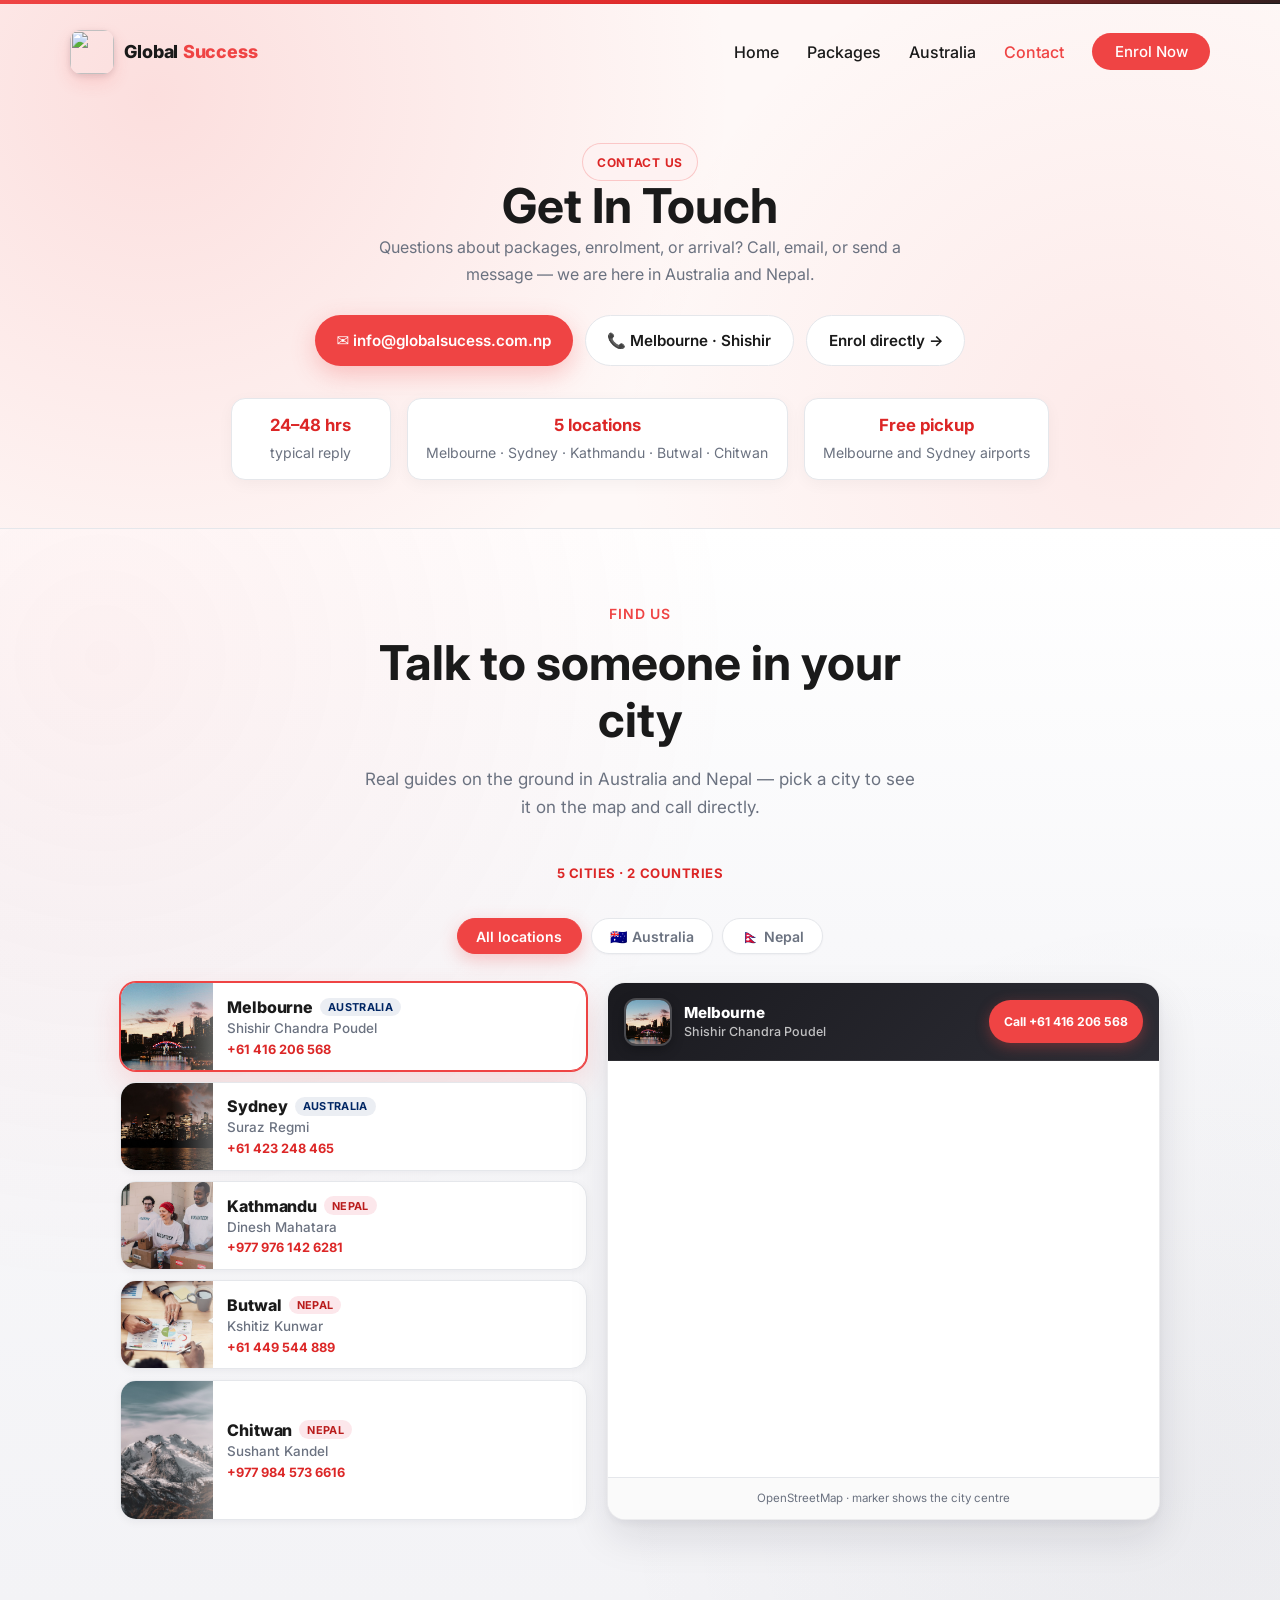
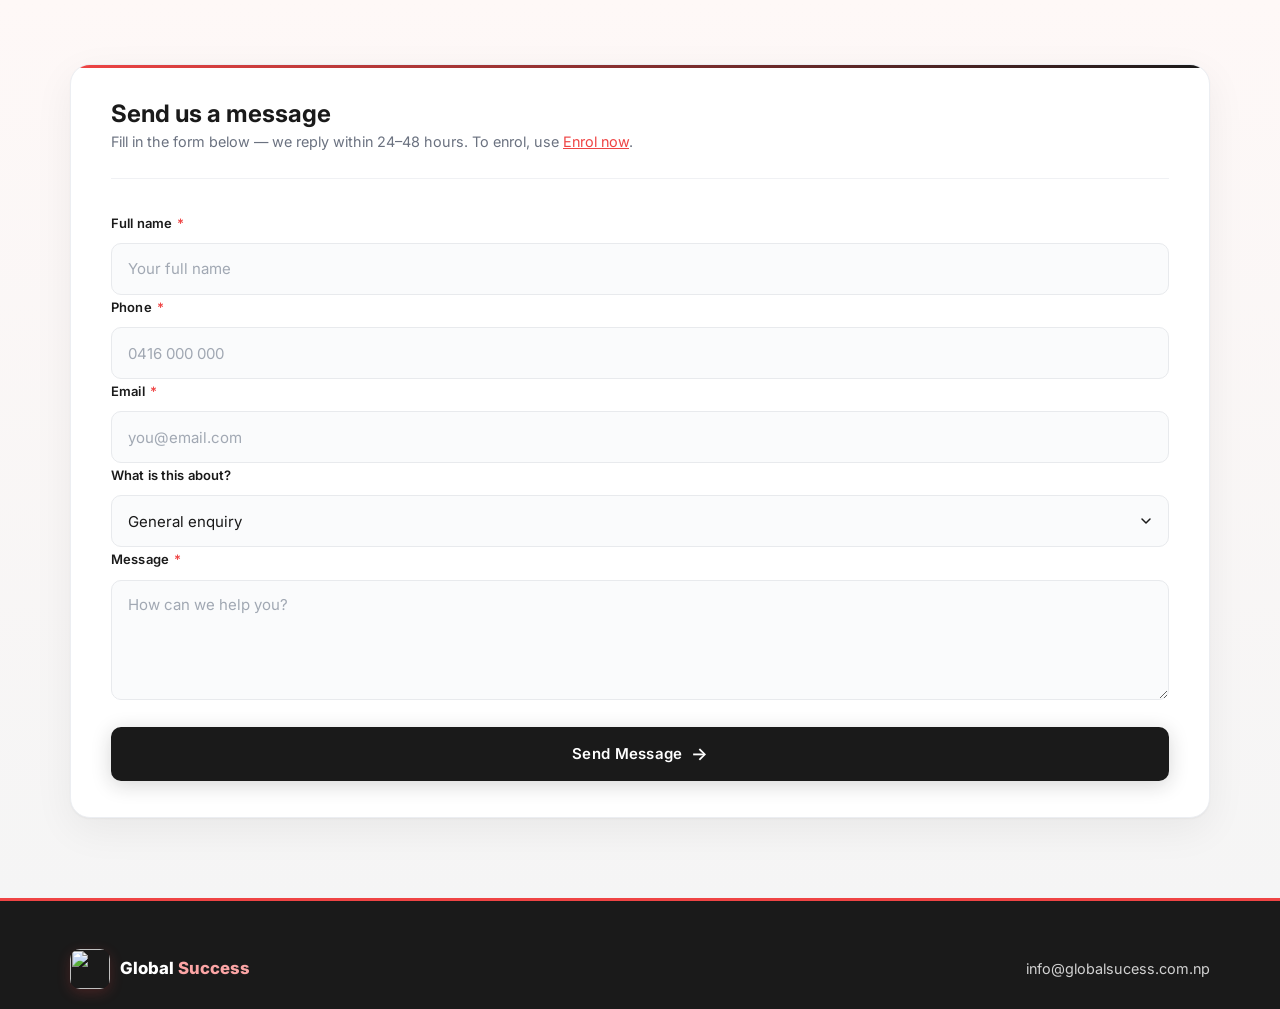
==== contact.html @ abbfd21a "Add files via upload" ====
<!DOCTYPE html>
<html lang="en">
<head>
  <meta charset="UTF-8">
  <meta name="viewport" content="width=device-width, initial-scale=1.0">
  <title>Contact and Find Us | Global Success</title>
  <meta name="description" content="Contact Global Success in Melbourne, Sydney, Kathmandu, Butwal, or Chitwan. Phone, email, or send a message — we reply within 24–48 hours.">
  <link rel="stylesheet" href="css/style.css">
  <link rel="stylesheet" href="css/dingoos-theme.css">
  <link rel="stylesheet" href="css/js-services.css">
  <link rel="stylesheet" href="css/forms.css">
  <link rel="stylesheet" href="css/contact-page.css?v=20260825">
</head>
<body>

  <div class="scroll-progress"><span></span></div>

  <nav class="navbar dingoos-header" id="navbar">
    <div class="container nav-inner">
      <a href="index.html" class="logo">
        <img src="assets/global-success-logo.svg?v=3" alt="">
        <span class="logo-word"><strong>Global</strong> <em>Success</em></span>
      </a>
      <button class="menu-toggle" id="menuToggle" aria-label="Menu">☰</button>
      <ul class="nav-links" id="navLinks">
        <li><a href="index.html">Home</a></li>
        <li><a href="index.html#packages">Packages</a></li>
        <li><a href="live-in-australia.html">Australia</a></li>
        <li><a href="contact.html" class="active">Contact</a></li>
        <li><a href="register.html" class="nav-cta">Enrol Now</a></li>
      </ul>
    </div>
  </nav>

  <!-- HERO -->
  <section class="contact-hero">
    <div class="container">
      <p class="section-label">Contact Us</p>
      <h1>Get In Touch</h1>
      <p class="contact-hero-lead">Questions about packages, enrolment, or arrival? Call, email, or send a message — we are here in Australia and Nepal.</p>
      <div class="contact-hero-actions">
        <a href="mailto:info@globalsucess.com.np" class="contact-hero-btn contact-hero-btn--primary">✉️ info@globalsucess.com.np</a>
        <a href="tel:+61416206568" class="contact-hero-btn contact-hero-btn--ghost">📞 Melbourne · Shishir</a>
        <a href="register.html" class="contact-hero-btn contact-hero-btn--ghost">Enrol directly →</a>
      </div>
      <ul class="contact-hero-stats">
        <li><strong>24–48 hrs</strong> typical reply</li>
        <li><strong>5 locations</strong> Melbourne · Sydney · Kathmandu · Butwal · Chitwan</li>
        <li><strong>Free pickup</strong> Melbourne and Sydney airports</li>
      </ul>
    </div>
  </section>

  <!-- FIND US -->
  <section class="find-us-section" id="find-us">
    <div class="container">
      <div class="find-us-head">
        <p class="section-label">Find Us</p>
        <h2 class="section-title">Talk to someone in your city</h2>
        <p class="section-sub find-us-sub">Real guides on the ground in Australia and Nepal — pick a city to see it on the map and call directly.</p>
        <p class="find-us-meta">5 cities · 2 countries</p>
      </div>

      <div class="location-tabs" id="locationRegionTabs" role="tablist" aria-label="Filter by region">
        <button type="button" role="tab" aria-selected="true" class="active" data-region="all">All locations</button>
        <button type="button" role="tab" aria-selected="false" data-region="australia">🇦🇺 Australia</button>
        <button type="button" role="tab" aria-selected="false" data-region="nepal">🇳🇵 Nepal</button>
      </div>

      <div class="find-us-layout">
        <div class="locations-list" id="locationsGrid">
          <button type="button" class="loc-card" data-location="melbourne" data-region="australia" data-person="Shishir Chandra Poudel" data-phone="+61416206568" data-phone-display="+61 416 206 568" data-image="assets/images/cities/melbourne.jpg">
            <span class="loc-card-photo">
              <img src="assets/images/cities/melbourne.jpg" alt="" width="88" height="72" loading="lazy">
            </span>
            <span class="loc-card-body">
              <span class="loc-card-top">
                <strong class="loc-card-city">Melbourne</strong>
                <span class="loc-card-badge loc-card-badge--au">Australia</span>
              </span>
              <span class="loc-card-person">Shishir Chandra Poudel</span>
              <span class="loc-card-phone">+61 416 206 568</span>
            </span>
          </button>
          <button type="button" class="loc-card" data-location="sydney" data-region="australia" data-person="Suraz Regmi" data-phone="+61423248465" data-phone-display="+61 423 248 465" data-image="assets/images/cities/sydney.jpg">
            <span class="loc-card-photo">
              <img src="assets/images/cities/sydney.jpg" alt="" width="88" height="72" loading="lazy">
            </span>
            <span class="loc-card-body">
              <span class="loc-card-top">
                <strong class="loc-card-city">Sydney</strong>
                <span class="loc-card-badge loc-card-badge--au">Australia</span>
              </span>
              <span class="loc-card-person">Suraz Regmi</span>
              <span class="loc-card-phone">+61 423 248 465</span>
            </span>
          </button>
          <button type="button" class="loc-card" data-location="kathmandu" data-region="nepal" data-person="Dinesh Mahatara" data-phone="+9779761426281" data-phone-display="+977 976 142 6281" data-image="assets/images/australia/community.jpg">
            <span class="loc-card-photo">
              <img src="assets/images/australia/community.jpg" alt="" width="88" height="72" loading="lazy">
            </span>
            <span class="loc-card-body">
              <span class="loc-card-top">
                <strong class="loc-card-city">Kathmandu</strong>
                <span class="loc-card-badge loc-card-badge--np">Nepal</span>
              </span>
              <span class="loc-card-person">Dinesh Mahatara</span>
              <span class="loc-card-phone">+977 976 142 6281</span>
            </span>
          </button>
          <button type="button" class="loc-card" data-location="butwal" data-region="nepal" data-person="Kshitiz Kunwar" data-phone="+61449544889" data-phone-display="+61 449 544 889" data-image="assets/images/australia/campus.jpg">
            <span class="loc-card-photo">
              <img src="assets/images/australia/campus.jpg" alt="" width="88" height="72" loading="lazy">
            </span>
            <span class="loc-card-body">
              <span class="loc-card-top">
                <strong class="loc-card-city">Butwal</strong>
                <span class="loc-card-badge loc-card-badge--np">Nepal</span>
              </span>
              <span class="loc-card-person">Kshitiz Kunwar</span>
              <span class="loc-card-phone">+61 449 544 889</span>
            </span>
          </button>
          <button type="button" class="loc-card" data-location="chitwan" data-region="nepal" data-person="Sushant Kandel" data-phone="+9779845736616" data-phone-display="+977 984 573 6616" data-image="assets/images/australia/travel.jpg">
            <span class="loc-card-photo">
              <img src="assets/images/australia/travel.jpg" alt="" width="88" height="72" loading="lazy">
            </span>
            <span class="loc-card-body">
              <span class="loc-card-top">
                <strong class="loc-card-city">Chitwan</strong>
                <span class="loc-card-badge loc-card-badge--np">Nepal</span>
              </span>
              <span class="loc-card-person">Sushant Kandel</span>
              <span class="loc-card-phone">+977 984 573 6616</span>
            </span>
          </button>
        </div>

        <div class="find-us-map-panel">
          <div class="find-us-map-wrap find-us-map">
            <div class="map-bar">
              <div class="map-bar-info">
                <img class="map-bar-thumb" id="mapBarThumb" src="assets/images/cities/melbourne.jpg" alt="" width="48" height="48">
                <div class="map-bar-copy">
                  <p class="map-bar-city" id="mapLocationCity">Melbourne</p>
                  <p class="map-bar-person" id="mapLocationPerson">Shishir Chandra Poudel</p>
                </div>
              </div>
              <a href="tel:+61416206568" class="map-bar-call" id="mapBarCall">Call +61 416 206 568</a>
            </div>
            <div class="find-us-map-frame">
              <iframe
                id="contactMap"
                title="Global Success location map"
                src="https://www.openstreetmap.org/export/embed.html?bbox=144.85,-38.0,145.1,-37.7&amp;layer=mapnik&amp;marker=-37.8136%2C144.9631"
                loading="lazy"></iframe>
            </div>
            <p class="find-us-map-note">OpenStreetMap · marker shows the city centre</p>
          </div>
        </div>
      </div>
    </div>
  </section>

  <!-- CONTACT FORM -->
  <section class="contact-form-section">
    <div class="container contact-simple-wrap">
      <div class="contact-simple-card sa-form-card">
        <div class="sa-form-card-head">
          <h2>Send us a message</h2>
          <p>Fill in the form below — we reply within 24–48 hours. To enrol, use <a href="register.html">Enrol now</a>.</p>
        </div>
        <div class="form-success" id="contactFormSuccess">
          <h3>Message sent!</h3>
          <p>Thank you — a Global Success guide will reply within 24–48 hours.</p>
        </div>
        <form id="contactForm" class="sa-form contact-simple-form">
          <div class="form-group sa-field">
            <label>Full name <span class="req">*</span></label>
            <input type="text" name="name" required placeholder="Your full name" autocomplete="name">
          </div>
          <div class="form-group sa-field">
            <label>Phone <span class="req">*</span></label>
            <input type="tel" name="phone" required placeholder="0416 000 000" autocomplete="tel">
          </div>
          <div class="form-group sa-field">
            <label>Email <span class="req">*</span></label>
            <input type="email" name="email" required placeholder="you@email.com" autocomplete="email">
          </div>
          <div class="form-group sa-field">
            <label>What is this about?</label>
            <select name="topic" class="custom-select">
              <option value="">General enquiry</option>
              <option>Package advice</option>
              <option>Enrolment help</option>
              <option>Airport pickup</option>
              <option>Already in Australia</option>
            </select>
          </div>
          <div class="form-group sa-field">
            <label>Message <span class="req">*</span></label>
            <textarea name="message" rows="4" required placeholder="How can we help you?"></textarea>
          </div>
          <button type="submit" class="sa-btn-submit">Send Message</button>
        </form>
      </div>
    </div>
  </section>

  <footer class="footer footer-minimal">
    <div class="container footer-minimal-inner">
      <a href="index.html" class="footer-logo">
        <img src="assets/global-success-logo.svg?v=3" alt="" width="36" height="36">
        <span class="logo-word"><strong>Global</strong> <em>Success</em></span>
      </a>
      <div class="footer-minimal-contact">
        <a href="mailto:info@globalsucess.com.np">info@globalsucess.com.np</a>
      </div>
    </div>
  </footer>

  <script src="js/text-sanitize.js?v=20260817"></script>
  <script src="js/custom-select.js?v=20260817"></script>
  <script src="js/form-handler.js?v=20260819"></script>
  <script src="js/contact-page.js?v=20260825"></script>
  <script src="js/dingoos.js?v=20260817"></script>
  <script src="js/main.js?v=20260817"></script>
</body>
</html>
---- css/style.css ----
/* Skills Australia — Dingoos-exact design system */
@import url('dingoos-tokens.css');

:root {
  --teal: var(--sa-red);
  --teal-dark: var(--sa-red-dark);
  --teal-light: var(--sa-red-pale);
  --orange: var(--sa-red);
  --orange-light: var(--sa-red-soft);
  --dark: var(--sa-black);
  --gray: var(--sa-gray);
  --gray-light: var(--sa-bg-alt);
  --white: var(--sa-white);
  --shadow: 0 4px 20px rgba(0, 0, 0, 0.06);
  --radius: var(--radius-sm);
  --font: var(--font-body);
}

*, *::before, *::after { box-sizing: border-box; margin: 0; padding: 0; }
html { scroll-behavior: smooth; }

img { max-width: 100%; height: auto; display: block; }
.container { width: min(1140px, 92%); margin: 0 auto; }

/* ── NAV / HEADER (Dingoos exact) ── */
.navbar, .dingoos-header {
  position: fixed; top: 0; left: 0; right: 0; z-index: 999;
  height: var(--header-h);
  background: transparent;
  transition: top var(--t-medium) var(--ease-dingoos),
              background var(--t-medium) var(--ease-dingoos),
              box-shadow var(--t-medium) var(--ease-dingoos) !important;
}
.navbar.fondo, .dingoos-header.fondo, .navbar.scrolled {
  background: #fff;
  box-shadow: 0 0 10px #bbb;
}
.navbar.oculto, .dingoos-header.oculto { top: -110px; }

.nav-inner {
  display: flex; align-items: center; justify-content: space-between;
  height: var(--header-h); gap: 1rem;
}
.logo {
  display: flex; align-items: center; gap: 0.65rem;
  font-family: var(--font-body); font-weight: 700;
  color: var(--sa-black); font-size: 1.12rem;
  letter-spacing: -0.01em;
  text-decoration: none;
  transition: color var(--t-fast) var(--ease-dingoos);
}
.logo:hover { color: var(--sa-black); }
.logo img {
  width: 44px;
  height: 44px;
  object-fit: contain;
  border-radius: 11px;
  box-shadow:
    0 2px 6px rgba(15, 23, 42, 0.12),
    0 8px 18px rgba(239, 68, 68, 0.14);
  transition: transform var(--t-fast) var(--ease-dingoos), box-shadow var(--t-fast) var(--ease-dingoos);
}
.logo-word {
  display: inline-flex;
  align-items: baseline;
  gap: 0.28rem;
  line-height: 1;
}
.logo-word strong {
  font-weight: 800;
  color: var(--sa-black);
}
.logo-word em {
  font-style: normal;
  font-weight: 800;
  color: var(--sa-red);
}
.logo:hover img {
  transform: translateY(-1px) scale(1.02);
  box-shadow:
    0 4px 10px rgba(15, 23, 42, 0.14),
    0 10px 22px rgba(239, 68, 68, 0.18);
}

.nav-links {
  display: flex; align-items: center; gap: 1.75rem; list-style: none;
  font-family: var(--font-body); font-size: 16px; line-height: 26px;
}
.nav-links a {
  color: var(--sa-black); font-weight: 500; text-decoration: none;
  transition: color var(--t-fast) var(--ease-dingoos) !important;
}
.nav-links a:hover, .nav-links a.active { color: var(--sa-red); }

.nav-cta {
  background: var(--sa-red) !important; color: var(--sa-white) !important;
  padding: 0.55rem 1.4rem; font-family: var(--font-body);
  font-style: normal; font-size: 15px; font-weight: 600;
  border-radius: var(--radius-pill);
}
.nav-cta:hover { background: var(--sa-black) !important; color: var(--sa-white) !important; }

.menu-toggle {
  display: none; background: none; border: none;
  font-size: 1.5rem; cursor: pointer; color: var(--sa-black);
}

/* ── BUTTONS ── */
.btn {
  display: inline-flex; align-items: center; justify-content: center; gap: 0.5rem;
  min-height: 52px; padding: 12px 32px; border: 0; border-radius: var(--radius-pill);
  font-family: var(--font-body); font-size: 16px; font-style: normal;
  line-height: 1.4; font-weight: 600; cursor: pointer; text-decoration: none;
  position: relative;
  transition: all var(--t-fast) var(--ease-dingoos) !important;
}
.btn-primary {
  background: var(--sa-red); color: var(--sa-white);
}
.btn-primary:hover { background: var(--sa-black); color: var(--sa-white); }
.btn-teal { background: var(--sa-red); color: var(--sa-white); }
.btn-teal:hover { background: var(--sa-black); color: var(--sa-white); }
.btn-outline {
  background: transparent; color: var(--sa-white);
  border: 2px solid rgba(255,255,255,0.7);
}
.btn-outline:hover { background: var(--sa-white); color: var(--sa-red); }

/* ── HERO index (Dingoos bloqueCabecera colours on dark overlay option) ── */
.hero {
  position: relative; min-height: 88vh;
  display: flex; align-items: center;
  padding: calc(var(--header-h) + 2rem) 0 4rem;
  overflow: hidden; background: var(--sa-bg);
}
.hero-bg {
  position: absolute; inset: 0; z-index: 0;
  background: url('../assets/images/heroes/sydney-opera.jpg') center/cover;
  opacity: 0.08;
}
.dingoos-hero-bg { will-change: transform; }
.hero-shapes { display: none; }

.hero-content { position: relative; z-index: 2; max-width: 720px; }
.hero-badge {
  display: inline-block; background: var(--sa-red-soft);
  color: var(--sa-red); padding: 0.35rem 1rem;
  font-size: 14px; font-weight: 600; margin-bottom: 1rem;
  border-radius: var(--radius-pill); border: 1px solid var(--sa-red-pale);
}
.hero h1 {
  font-family: var(--font-display); font-size: clamp(40px, 5vw, 64px);
  font-style: normal; font-weight: 700; line-height: 1.2;
  color: var(--sa-black); margin-bottom: 16px;
}
.hero p {
  font-size: 18px; line-height: 30px; color: var(--sa-gray);
  margin-bottom: 1.75rem;
}
.hero-btns { display: flex; flex-wrap: wrap; gap: 1rem; }
.trust-badge { margin-top: 2rem; font-size: 14px; color: var(--sa-gray); }

/* ── MARQUEE ── */
.marquee-wrap, .dingoos-marquee {
  background: var(--sa-red); color: var(--sa-white);
  padding: 0.75rem 0; overflow: hidden; white-space: nowrap;
}
.marquee-track span, .dingoos-marquee-track span {
  padding: 0 2rem; font-family: var(--font-body);
  font-weight: 600; font-style: normal; font-size: 15px;
}
.marquee-track, .dingoos-marquee-track {
  display: inline-flex; animation: dingoosMarquee 28s linear infinite;
}

/* ── SECTIONS ── */
section { padding: 5rem 0; }
.section-label {
  color: var(--sa-red); font-family: var(--font-body);
  font-weight: 600; font-style: normal; font-size: 14px;
  text-transform: uppercase; letter-spacing: 0.06em; margin-bottom: 0.5rem;
}
.section-title {
  font-family: var(--font-display); font-size: clamp(32px, 4vw, 48px);
  font-style: normal; font-weight: 700; line-height: 1.2;
  color: var(--sa-black); margin-bottom: 1rem;
}
.section-sub {
  color: var(--sa-gray); font-size: 17px;
  line-height: 28px; max-width: 640px; margin-bottom: 2.5rem;
}
.bg-light { background: var(--sa-bg-alt); }
.bg-teal {
  background: var(--sa-red); color: var(--sa-white);
}
.bg-teal .section-title { color: var(--sa-white); }
.bg-teal .section-label { color: rgba(255,255,255,0.85); }
.bg-teal .section-sub { color: rgba(255,255,255,0.85); opacity: 1; }

/* Scroll reveal */
.reveal {
  opacity: 0; transform: translateY(30px);
  transition: opacity 0.6s var(--ease-dingoos), transform 0.6s var(--ease-dingoos) !important;
}
.reveal.visible { opacity: 1; transform: translateY(0); }

/* Problem cards */
.problems-grid {
  display: grid; grid-template-columns: repeat(auto-fit, minmax(250px, 1fr)); gap: 1.5rem;
}
.problem-card {
  background: var(--sa-white); padding: 2rem;
  border: 1px solid var(--sa-border); border-radius: var(--radius-lg);
  box-shadow: var(--shadow);
  transition: transform var(--t-fast) var(--ease-dingoos) !important;
}
.problem-card:hover { transform: translateY(-4px); }
.problem-card h3 {
  font-family: var(--font-display); font-size: 22px; font-style: normal;
  color: var(--sa-black); margin-bottom: 0.75rem;
}
.problem-card p { font-size: 16px; line-height: 25px; color: var(--sa-gray); }

/* Steps */
.steps-grid { display: grid; grid-template-columns: repeat(auto-fit, minmax(280px, 1fr)); gap: 2rem; }
.step-num {
  width: 56px; height: 56px; border-radius: 50%;
  background: var(--sa-red); color: var(--sa-white);
  font-family: var(--font-body); font-size: 18px; font-weight: 700;
  display: flex; align-items: center; justify-content: center;
  margin: 0 auto 1.25rem;
}
.step-card h3 {
  font-family: var(--font-display); font-style: normal;
  font-size: 22px; color: var(--sa-black);
}
.step-tag {
  background: var(--sa-red-soft); color: var(--sa-red);
  padding: 0.25rem 0.75rem; font-size: 14px; font-weight: 600;
  border-radius: var(--radius-pill);
}

/* Perks */
.perks-grid { display: grid; grid-template-columns: repeat(auto-fit, minmax(200px, 1fr)); gap: 1.25rem; }
.perk-card {
  background: var(--sa-white); padding: 1.75rem; text-align: center;
  border: 1px solid var(--sa-border); border-radius: var(--radius-lg);
  transition: all var(--t-fast) var(--ease-dingoos) !important;
}
.perk-card:hover { border-color: var(--sa-red); transform: translateY(-4px); }
.perk-card h3 { font-family: var(--font-display); font-style: normal; color: var(--sa-black); font-size: 20px; }

/* Packages */
.packages-grid { display: grid; grid-template-columns: repeat(auto-fill, minmax(300px, 1fr)); gap: 1.5rem; }
.package-card {
  background: var(--sa-white); overflow: hidden;
  border: 1px solid var(--sa-border); border-radius: var(--radius-lg);
  box-shadow: var(--shadow);
  transition: transform var(--t-fast) var(--ease-dingoos) !important;
}
.package-card:hover { transform: translateY(-6px); }
.package-head { background: var(--sa-red); color: var(--sa-white); padding: 1.25rem 1.5rem; }
.package-card:nth-child(even) .package-head { background: var(--sa-black); color: var(--sa-white); }
.package-head h3 { font-family: var(--font-display); font-style: normal; font-size: 22px; }
.package-body { padding: 1.5rem; }
.package-body li::before { color: var(--sa-red); }

/* Forms */
.form-group label { font-family: var(--font-body); font-size: 14px; font-weight: 600; color: var(--sa-black); }
.form-group input, .form-group select, .form-group textarea {
  border: 1px solid var(--sa-border); border-radius: var(--radius-sm);
  padding: 0.75rem 1rem; font-family: var(--font-body);
  transition: border-color var(--t-fast) var(--ease-dingoos) !important;
}
.form-group input:focus, .form-group select:focus, .form-group textarea:focus {
  outline: none; border-color: var(--sa-red);
}
.form-grid { display: grid; grid-template-columns: 1fr 1fr; gap: 1rem; }
.form-group.full { grid-column: 1 / -1; }

/* Journey flow — Dingoos "How can we help you?" style */
.section-journey-flow {
  padding: 5rem 0;
  position: relative;
  overflow: hidden;
}
.section-journey-flow::before {
  content: "";
  position: absolute; top: 0; left: 0; right: 0; height: 80px;
  background: url('../assets/form-wave.svg') no-repeat top center;
  background-size: 100% 100%;
  opacity: 0.4;
  transform: scaleY(-1);
  pointer-events: none;
}

.journey-flow {
  position: relative;
  max-width: 680px;
  margin: 0 auto 4rem;
  padding: 2rem 0 0 3rem;
}
.journey-flow::before {
  content: "";
  position: absolute;
  left: 11px;
  top: 0;
  bottom: 0;
  width: 4px;
  border-radius: 4px;
  background: linear-gradient(180deg, var(--sa-red) 0%, var(--sa-red-pale) 100%);
}

.journey-flow-step {
  position: relative;
  margin-bottom: 2.75rem;
  padding: 1.75rem 1.75rem 1.75rem 2rem;
  background: var(--sa-white);
  border: 1px solid var(--sa-border);
  border-radius: var(--radius-lg);
  box-shadow: 0 4px 24px rgba(0, 0, 0, 0.04);
  opacity: 0;
  transform: translateY(20px);
  transition: opacity 0.55s var(--ease-dingoos), transform 0.55s var(--ease-dingoos);
}
.journey-flow.visible .journey-flow-step,
.journey-flow-step.visible {
  opacity: 1;
  transform: translateY(0);
}
.journey-flow-step::before {
  content: "";
  position: absolute;
  left: -2.65rem;
  top: 1.85rem;
  width: 22px;
  height: 22px;
  border-radius: 50%;
  background: var(--sa-red);
  border: 4px solid var(--sa-bg);
  box-shadow: 0 0 0 2px var(--sa-red);
  z-index: 1;
}
.journey-step-label {
  display: inline-block;
  font-size: 0.75rem;
  font-weight: 700;
  text-transform: uppercase;
  letter-spacing: 0.08em;
  color: var(--sa-red);
  margin-bottom: 0.5rem;
}
.journey-flow-step h3 {
  font-family: var(--font-display);
  font-size: clamp(1.35rem, 2.5vw, 1.65rem);
  font-weight: 700;
  color: var(--sa-black);
  margin-bottom: 0.65rem;
  line-height: 1.25;
}
.journey-flow-step p {
  font-size: 1rem;
  line-height: 1.65;
  color: var(--sa-gray);
  margin-bottom: 0.85rem;
}
.journey-step-tag {
  display: inline-block;
  font-size: 0.78rem;
  font-weight: 600;
  color: var(--sa-black);
  background: var(--sa-bg-alt);
  padding: 0.25rem 0.75rem;
  border-radius: var(--radius-pill);
}

.journey-help-wrap {
  max-width: 960px;
  margin: 0 auto;
  padding-top: 1rem;
}
.journey-help-head {
  text-align: center;
  margin-bottom: 1.75rem;
}
.journey-help-head h3 {
  font-family: var(--font-display);
  font-size: clamp(1.5rem, 3vw, 2rem);
  color: var(--sa-black);
  margin-bottom: 0.5rem;
}
.journey-help-head p { color: var(--sa-gray); }

.journey-phase-tabs {
  display: flex;
  justify-content: center;
  gap: 0.5rem;
  margin-bottom: 2rem;
  flex-wrap: wrap;
}
.journey-phase-tabs button {
  padding: 0.65rem 1.5rem;
  border-radius: var(--radius-pill);
  border: 1px solid var(--sa-border);
  background: var(--sa-white);
  font-family: var(--font-body);
  font-size: 0.95rem;
  font-weight: 600;
  color: var(--sa-gray);
  cursor: pointer;
  transition: all 0.2s ease;
}
.journey-phase-tabs button.active,
.journey-phase-tabs button:hover {
  background: var(--sa-red);
  color: var(--sa-white);
  border-color: var(--sa-red);
}

.journey-help-grid {
  display: grid;
  grid-template-columns: repeat(auto-fill, minmax(280px, 1fr));
  gap: 1rem;
}
.journey-help-card {
  background: var(--sa-white);
  border: 1px solid var(--sa-border);
  border-radius: var(--radius-lg);
  padding: 1.5rem;
  transition: border-color 0.2s ease, transform 0.2s ease;
}
.journey-help-card:hover {
  border-color: var(--sa-red);
  transform: translateY(-3px);
}
.journey-help-card h4 {
  font-family: var(--font-display);
  font-size: 1.1rem;
  color: var(--sa-black);
  margin-bottom: 0.4rem;
}
.journey-help-card p {
  font-size: 0.9rem;
  line-height: 1.55;
  color: var(--sa-gray);
  margin: 0;
}

.journey-cta {
  display: flex;
  justify-content: center;
  gap: 1rem;
  flex-wrap: wrap;
  margin-top: 3rem;
}

@media (max-width: 768px) {
  .journey-flow { padding-left: 2.25rem; }
  .journey-flow-step { padding: 1.25rem; }
  .journey-flow-step::before { left: -2.1rem; }
}

.footer-minimal {
  padding: 2rem 0;
  border-top: 1px solid rgba(255, 255, 255, 0.08);
}

.footer-minimal-inner {
  display: flex;
  align-items: center;
  justify-content: space-between;
  gap: 1.5rem;
  flex-wrap: wrap;
}

.footer-minimal .footer-logo {
  margin-bottom: 0;
}

.footer-minimal-contact {
  display: flex;
  align-items: center;
  gap: 0.75rem;
  flex-wrap: wrap;
  font-size: 0.9rem;
}

.footer-minimal-contact a {
  color: rgba(255, 255, 255, 0.8);
  text-decoration: none;
}

.footer-minimal-contact a:hover {
  color: var(--sa-white);
}

.footer-minimal-contact span {
  color: rgba(255, 255, 255, 0.35);
}

@media (max-width: 540px) {
  .footer-minimal-inner {
    flex-direction: column;
    align-items: center;
    text-align: center;
  }
}

.footer {
  background: var(--sa-black);
  color: rgba(255, 255, 255, 0.7);
  padding: 3rem 0 1.25rem;
  border-top: 3px solid var(--sa-red);
}

.footer-inner { max-width: 1140px; }

.footer-top {
  display: flex;
  justify-content: space-between;
  align-items: flex-start;
  gap: 3rem;
  padding-bottom: 2rem;
  border-bottom: 1px solid rgba(255, 255, 255, 0.08);
}

.footer-brand { max-width: 300px; flex-shrink: 0; }

.footer-logo {
  display: inline-flex;
  align-items: center;
  gap: 0.6rem;
  font-family: var(--font-body);
  font-weight: 700;
  font-size: 1.05rem;
  color: var(--sa-white);
  text-decoration: none;
  margin-bottom: 0.65rem;
}

.footer-logo .logo-word strong {
  color: var(--sa-white);
}
.footer-logo .logo-word em {
  color: #FCA5A5;
}
.footer-logo img {
  width: 40px;
  height: 40px;
  object-fit: contain;
  border-radius: 10px;
  box-shadow: 0 4px 14px rgba(239, 68, 68, 0.2);
}

.footer-brand p {
  font-size: 0.875rem;
  line-height: 1.6;
  color: rgba(255, 255, 255, 0.55);
  margin: 0;
}

.footer-nav {
  display: flex;
  gap: 3.5rem;
  flex-wrap: wrap;
}

.footer-col {
  display: flex;
  flex-direction: column;
  gap: 0.5rem;
  min-width: 120px;
}

.footer-label {
  font-size: 0.7rem;
  font-weight: 700;
  text-transform: uppercase;
  letter-spacing: 0.08em;
  color: var(--sa-red);
  margin-bottom: 0.25rem;
}

.footer-col a {
  font-size: 0.875rem;
  color: rgba(255, 255, 255, 0.7);
  text-decoration: none;
  transition: color 0.2s ease;
}

.footer-col a:hover { color: var(--sa-white); }

.footer-col span.footer-text {
  font-size: 0.875rem;
  color: rgba(255, 255, 255, 0.55);
}

.footer-bottom {
  display: flex;
  justify-content: space-between;
  align-items: center;
  flex-wrap: wrap;
  gap: 0.75rem;
  padding-top: 1.25rem;
  font-size: 0.8125rem;
  color: rgba(255, 255, 255, 0.45);
}

.footer-bottom a {
  color: rgba(255, 255, 255, 0.65);
  text-decoration: none;
}

.footer-bottom a:hover { color: var(--sa-red); }

.footer-disclaimer {
  width: 100%;
  font-size: 0.75rem;
  opacity: 0.45;
  margin: 0;
}

/* Legacy grid fallback */
.footer-grid {
  display: grid;
  grid-template-columns: 1.4fr 1fr 1fr 1fr;
  gap: 2rem;
  margin-bottom: 2.5rem;
}

@media (max-width: 768px) {
  .footer-top { flex-direction: column; gap: 2rem; }
  .footer-nav { gap: 2rem; width: 100%; }
  .footer-bottom { flex-direction: column; align-items: flex-start; }
  .footer-grid { grid-template-columns: 1fr 1fr; }
}

@media (max-width: 480px) {
  .footer-nav { flex-direction: column; gap: 1.5rem; }
  .footer-grid { grid-template-columns: 1fr; }
}

.disclaimer-box {
  background: var(--sa-red-soft); border-left: 4px solid var(--sa-red);
  padding: 1.25rem 1.5rem; font-size: 16px; line-height: 25px;
  border-radius: 0 var(--radius-sm) var(--radius-sm) 0;
}

/* Why us — clean cards */
.why-grid {
  display: grid; grid-template-columns: repeat(auto-fit, minmax(240px, 1fr)); gap: 1.25rem;
}
.why-card {
  background: var(--sa-white); border: 1px solid var(--sa-border);
  border-radius: var(--radius-lg); padding: 1.75rem;
}
.why-card h4 {
  font-family: var(--font-display); font-size: 1.15rem; font-weight: 700;
  color: var(--sa-black); margin-bottom: 0.5rem;
}
.why-card p { color: var(--sa-gray); font-size: 0.95rem; line-height: 1.6; margin: 0; }

.visual-banner img { width: 100%; border-radius: var(--radius-lg); }

/* Contact page */
.contact-page-hero, .find-us-section { padding: calc(var(--header-h) + 2rem) 0 3rem; }
.contact-page-hero { text-align: center; background: var(--sa-bg); }
.contact-page-hero h1 {
  font-family: var(--font-display); font-size: clamp(2rem, 4vw, 2.75rem);
  color: var(--sa-black); margin: 0.5rem 0 1rem;
}
.contact-page-hero p { color: var(--sa-gray); max-width: 560px; margin: 0 auto; }
.find-us-section { background: var(--sa-white); padding-top: 2rem; }
.locations-grid {
  display: grid; grid-template-columns: repeat(auto-fit, minmax(220px, 1fr)); gap: 1rem; margin-bottom: 2rem;
}
.location-card {
  background: var(--sa-bg); border: 1px solid var(--sa-border); border-radius: var(--radius-lg);
  padding: 1.5rem;
}
.location-tag {
  font-size: 0.75rem; font-weight: 600; text-transform: uppercase; letter-spacing: 0.05em;
  color: var(--sa-red);
}
.location-card h3 { font-family: var(--font-display); font-size: 1.2rem; margin: 0.35rem 0; color: var(--sa-black); }
.location-card p { font-size: 0.9rem; color: var(--sa-gray); margin-bottom: 0.75rem; }
.location-card a { font-size: 0.9rem; font-weight: 600; }
.find-us-map {
  border-radius: var(--radius-lg); overflow: hidden; border: 1px solid var(--sa-border);
  height: 380px;
}
.find-us-map iframe { width: 100%; height: 100%; border: 0; }
.contact-form-wrap {
  max-width: 640px; margin: 0 auto; background: var(--sa-white);
  padding: 2rem; border-radius: var(--radius-lg); border: 1px solid var(--sa-border);
}
.contact-form-section { padding-bottom: 4rem; }

/* Custom selects */
.custom-select-wrap { position: relative; width: 100%; }
.custom-select-native {
  position: absolute; opacity: 0; pointer-events: none; height: 0; width: 0;
}
.custom-select-trigger {
  width: 100%; text-align: left; padding: 0.85rem 2.5rem 0.85rem 1rem;
  border: 1px solid var(--sa-border); border-radius: var(--radius-sm);
  background: var(--sa-white); font-family: var(--font-body); font-size: 0.95rem;
  color: var(--sa-black); cursor: pointer;
  background-image: url("data:image/svg+xml,%3Csvg xmlns='http://www.w3.org/2000/svg' width='12' height='8' viewBox='0 0 12 8'%3E%3Cpath fill='%231A1A1A' d='M6 8L0 0h12z'/%3E%3C/svg%3E");
  background-repeat: no-repeat; background-position: calc(100% - 14px) center;
}
.custom-select-trigger:hover, .custom-select-trigger:focus {
  border-color: var(--sa-red); outline: none;
}
.custom-select-list {
  position: absolute; top: calc(100% + 4px); left: 0; right: 0; z-index: 50;
  background: var(--sa-white); border: 1px solid var(--sa-border);
  border-radius: var(--radius-sm); box-shadow: 0 12px 32px rgba(0,0,0,0.12);
  max-height: 260px; overflow-y: auto; list-style: none; margin: 0; padding: 0.35rem 0;
}
.custom-select-group {
  padding: 0.5rem 1rem 0.25rem; font-size: 0.72rem; font-weight: 700;
  text-transform: uppercase; letter-spacing: 0.05em; color: var(--sa-gray);
}
.custom-select-option {
  padding: 0.65rem 1rem; cursor: pointer; font-size: 0.92rem; color: var(--sa-black);
}
.custom-select-option:hover, .custom-select-option.selected {
  background: var(--sa-red-soft); color: var(--sa-red);
}

@keyframes dingoosMarquee {
  from { transform: translateX(0); }
  to { transform: translateX(-50%); }
}

@media (max-width: 768px) {
  .nav-links {
    display: none; position: absolute; top: 100%; left: 0; right: 0;
    background: #fff; flex-direction: column; padding: 1rem 2rem;
    box-shadow: var(--shadow);
  }
  .nav-links.open { display: flex; }
  .menu-toggle { display: block; }
  .hero h1 { font-size: 40px; line-height: 50px; }
  .hero p { font-size: 18px; line-height: 28px; }
  .form-grid { grid-template-columns: 1fr; }
  .journey-layout { grid-template-columns: 1fr !important; }
}
---- css/dingoos-theme.css ----
/* Dingoos Australia page — exact typography, colours, motion */

/* ── Scroll progress ── */
.scroll-progress {
  position: fixed; top: 0; left: 0; right: 0; height: 3px; z-index: 10001;
  background: rgba(239, 68, 68, 0.12);
}
.scroll-progress span {
  display: block; height: 100%; width: 0;
  background: var(--ding-teal);
  transition: width 0.05s linear;
}

/* ── Hero bloqueCabecera ── */
.dingoos-hero {
  position: relative; min-height: 85vh;
  display: flex; align-items: center;
  padding: calc(var(--header-h) + 40px) 0 60px;
  overflow: hidden; background: var(--sa-bg);
}
.dingoos-hero-bg {
  position: absolute; inset: -15% 0 0;
  background: url('../assets/images/heroes/sydney-opera.jpg') center/cover;
  opacity: 0.12; will-change: transform;
}
.dingoos-hero-grid {
  display: grid; grid-template-columns: 1fr 1fr; gap: 3rem;
  align-items: center; position: relative; z-index: 2;
}

/* bloqueCabecera .titulo */
.dingoos-titulo, .dingoos-hero h1 {
  font-family: var(--font-display);
  font-size: 64px; font-style: normal; font-weight: 700;
  line-height: 80px; color: var(--sa-black);
  margin-bottom: 16px; margin-top: 20px;
}
.dingoos-contenido, .dingoos-hero p {
  font-family: var(--font-body);
  font-size: 24px; line-height: 35px; color: var(--sa-gray);
}
.dingoos-hero-img {
  text-align: center; position: relative; top: 50%;
  transform: translateY(-5%);
  transition: transform 0.6s var(--ease-dingoos) !important;
}
.dingoos-hero-img img {
  max-width: 100%; max-height: 500px; margin: 0 auto;
  box-shadow: 0 20px 50px rgba(0, 0, 0, 0.1);
}

/* ── bloqueTitular ── */
.bloque-titular { text-align: center; font-family: var(--font-display); margin-bottom: 2.5rem; }
.bloque-titular h2, .bloque-titular .titulo {
  font-size: 48px; font-style: normal; font-weight: 700;
  line-height: 60px; color: var(--sa-black); margin-bottom: 24px;
}
.bloque-titular p, .bloque-titular .contenido, .bloque-titular .label {
  color: var(--sa-gray);
  font-family: var(--font-body); font-size: 18px; line-height: 28px;
  max-width: 700px; margin: 0 auto;
}
.bloque-titular .label {
  font-family: var(--font-display); font-style: normal; font-weight: 700;
  font-size: 20px; margin-bottom: 8px;
}

/* ── card1 bloqueCard1 ── */
.section-cards { padding: 80px 0; background: #fff; }
.card-grid {
  display: grid; grid-template-columns: repeat(4, 1fr); gap: 2rem 1.25rem;
  margin-top: 2rem;
}
.card1 {
  position: relative;
  background: url('../assets/card-bg.svg') no-repeat;
  background-size: 100% 100%;
  min-height: 412px; padding: 24px;
  opacity: 0; transform: translateY(24px);
  transition: transform var(--t-fast) var(--ease-dingoos),
              background var(--t-fast) var(--ease-dingoos),
              opacity 0.6s var(--ease-dingoos) !important;
}
.card1.visible { opacity: 1; transform: translateY(0); }
.card1.btnhover, .card1:hover {
  background: url('../assets/card-bg-hover.svg') no-repeat;
  background-size: 100% 100%;
  transform: translateY(-4px);
}
.card1-icon {
  position: absolute; top: -46px; left: 24px;
  width: 72px; height: 72px;
}
.card1 h3 {
  color: var(--sa-red); font-family: var(--font-display);
  font-size: 24px; font-weight: 700; line-height: 33px;
  margin: 31px 0 8px;
}
.card1 h3 a { color: inherit; text-decoration: none; }
.card1 p {
  color: var(--ding-dark); font-size: 16px; line-height: 25px;
  margin-bottom: 16px;
}
.card1 .card-link {
  display: inline-block; width: 26px; height: 26px;
  transition: transform var(--t-fast) var(--ease-dingoos) !important;
}
.card1:hover .card-link { transform: scale(1.1); }

/* Cards always visible on Australia page */
.cards-always-show .card1 {
  opacity: 1;
  transform: translateY(0);
  background: url('../assets/card-bg-hover.svg') no-repeat;
  background-size: 100% 100%;
}
.cards-always-show .card1-icon img {
  border: 3px solid var(--sa-red);
  box-shadow: 0 4px 16px rgba(239, 68, 68, 0.2);
}

/* Australia topic content cards — always on display */
.aus-topic-card {
  display: grid;
  grid-template-columns: minmax(200px, 280px) 1fr;
  gap: 2rem;
  align-items: center;
  background: url('../assets/card-bg.svg') no-repeat;
  background-size: 100% 100%;
  padding: 1.75rem;
  margin-bottom: 1.5rem;
}
.aus-topic-img {
  border-radius: var(--radius-lg);
  overflow: hidden;
  box-shadow: 0 8px 32px rgba(0, 0, 0, 0.1);
}
.aus-topic-img img {
  width: 100%;
  height: 200px;
  object-fit: cover;
}
.aus-topic-body .dingoos-section-heading {
  margin-bottom: 0.75rem;
}

/* Accordion always open */
.acordeon.always-open .acordeon-desc {
  max-height: none !important;
  overflow: visible;
}
.acordeon.always-open .acordeon-titu {
  cursor: default;
  pointer-events: none;
}
.acordeon.always-open .acordeon-titu::after {
  display: none;
}

/* Form on red wave section */
.section-form-wave .sa-form-card {
  position: relative;
  z-index: 2;
}
.section-form-wave .sa-form-card-head h2 {
  font-family: var(--font-display);
  font-size: 1.5rem;
  color: var(--sa-black);
  margin: 0 0 0.35rem;
}
.section-form-wave .sa-form-card-head p {
  font-size: 0.9rem;
  color: var(--sa-gray);
  margin: 0;
}

@media (max-width: 768px) {
  .aus-topic-card {
    grid-template-columns: 1fr;
  }
  .aus-topic-img img { height: 180px; }
}

/* ── bloqueListas ── */
.section-features { padding: 60px 0; background: var(--sa-bg-alt); }
.lista-item {
  display: flex; gap: 1.25rem; align-items: flex-start;
  padding: 20px 28px; margin-bottom: 4px;
  opacity: 0; transform: translateX(-16px);
  transition: opacity 0.5s var(--ease-dingoos), transform 0.5s var(--ease-dingoos) !important;
}
.lista-item.visible { opacity: 1; transform: translateX(0); }
.lista-item:nth-child(odd) { background: var(--sa-red-soft); }
.lista-item:nth-child(even) { background: var(--sa-white); }
.lista-num {
  flex-shrink: 0; width: 36px; height: 36px; border-radius: 50%;
  background: var(--sa-red); color: var(--sa-white);
  font-family: var(--font-body); font-weight: 700;
  display: flex; align-items: center; justify-content: center; font-size: 16px;
}
.lista-item:nth-child(even) .lista-num { background: var(--sa-black); color: var(--sa-white); }
.lista-item p { margin: 0; font-size: 16px; line-height: 25px; color: var(--ding-dark); }

/* ── bloqueFormulario ── */
.section-form-wave {
  position: relative; padding: 150px 0; background: var(--sa-red);
  overflow: hidden; color: var(--sa-white);
}
.section-form-wave::before {
  content: ""; position: absolute; top: 0; left: 0; right: 0; height: 100px;
  background: url('../assets/form-wave.svg') no-repeat top center;
  background-size: 100% 100%; transform: scaleY(-1);
}
.dingoos-form-box {
  background: #fff; padding: 40px; max-width: 720px; margin: 0 auto;
  position: relative; z-index: 2;
}
.dingoos-form-box h3 {
  font-family: var(--font-display); font-size: 32px; font-style: normal;
  color: var(--sa-black); margin-bottom: 8px;
}
.dingoos-form-box .form-sub {
  font-size: 16px; line-height: 25px; color: var(--sa-gray); margin-bottom: 24px;
}
.form-success {
  display: none; padding: 1.5rem; background: var(--sa-red-soft);
  color: var(--sa-red); font-size: 16px; margin-bottom: 1rem; border-radius: var(--radius-sm);
}
.form-success.show { display: block; }

/* ── City carousel carrouselciudades ── */
.section-cities { padding: 80px 0; background: #fff; }
.carousel-wrap { position: relative; padding: 0 48px; }
.carousel-viewport { overflow: hidden; width: 100%; }
.carousel-track {
  display: flex; width: 100%;
  transition: transform 0.45s var(--ease-dingoos) !important;
}
.city-slide {
  flex: 0 0 calc(100% / var(--slides-show, 3));
  padding: 0 12px; box-sizing: border-box;
  opacity: 0; transform: scale(0.96);
  transition: opacity 0.5s var(--ease-dingoos), transform 0.5s var(--ease-dingoos) !important;
}
.city-slide.visible { opacity: 1; transform: scale(1); }
.city-card {
  background: var(--ding-gray-bg); height: 100%;
  transition: transform var(--t-fast) var(--ease-dingoos) !important;
}
.city-card:hover { transform: translateY(-6px); }
.city-card-img { height: 200px; background-size: cover; background-position: center; }
.city-card-body { padding: 24px; }
.city-card-body h3 {
  font-family: var(--font-display); font-size: 24px; font-style: normal;
  color: var(--ding-teal); margin-bottom: 8px;
}
.city-card-body p { font-size: 16px; line-height: 25px; color: var(--ding-dark); margin-bottom: 12px; }
.city-card-body a {
  color: var(--ding-orange-brown); font-family: var(--font-display);
  font-style: normal; font-weight: 700; font-size: 16px;
}
.carousel-prev, .carousel-next {
  position: absolute; top: 50%; transform: translateY(-50%);
  width: 40px; height: 40px; border: 2px solid var(--ding-teal);
  background: #fff; color: var(--ding-teal); font-size: 1.4rem;
  cursor: pointer; z-index: 5;
  transition: all var(--t-fast) var(--ease-dingoos) !important;
}
.carousel-prev { left: 0; }
.carousel-next { right: 0; }
.carousel-prev:hover, .carousel-next:hover { background: var(--ding-teal); color: #fff; }
.carousel-dots { display: flex; justify-content: center; gap: 8px; margin-top: 24px; }
.carousel-dots button {
  width: 10px; height: 10px; border-radius: 50%; border: none;
  background: #ccc; padding: 0; cursor: pointer;
  transition: all var(--t-fast) var(--ease-dingoos) !important;
}
.carousel-dots button.active { background: var(--ding-teal); transform: scale(1.3); }

/* ── Accordion ── */
.section-curiosities { padding: 80px 0; background: var(--sa-bg); }
.acordeon {
  background: var(--sa-white); margin-bottom: 8px; overflow: hidden;
  border: 1px solid var(--sa-border); border-radius: var(--radius-sm);
  transition: box-shadow var(--t-fast) var(--ease-dingoos) !important;
}
.acordeon-titu {
  padding: 20px 24px; cursor: pointer;
  font-family: var(--font-display); font-size: 20px; font-style: normal;
  font-weight: 700; color: var(--sa-black);
  display: flex; justify-content: space-between; align-items: center;
}
.acordeon-titu::after {
  content: "+"; font-size: 28px; color: var(--sa-red);
  transition: transform var(--t-fast) var(--ease-dingoos) !important;
  font-style: normal; font-family: var(--font-body);
}
.acordeon.active .acordeon-titu::after { transform: rotate(45deg); }
.acordeon-desc {
  max-height: 0; overflow: hidden;
  transition: max-height 0.35s var(--ease-dingoos) !important;
}
.acordeon-desc-inner {
  padding: 0 24px 20px; font-size: 16px; line-height: 25px; color: var(--ding-dark);
}

/* ── Newsletter bloqueNewsletter ── */
.section-newsletter {
  padding: 80px 0; background: var(--sa-red); text-align: center; color: var(--sa-white);
}
.section-newsletter h3 {
  font-family: var(--font-display); font-size: 48px; font-style: normal;
  font-weight: 700; margin-bottom: 8px;
}
.section-newsletter p { font-size: 18px; line-height: 28px; }
.newsletter-form {
  display: flex; gap: 12px; max-width: 480px; margin: 24px auto 0; flex-wrap: wrap; justify-content: center;
}
.newsletter-form input {
  flex: 1; min-width: 220px; padding: 14px 20px; border: none; border-radius: var(--radius-pill);
  font-family: var(--font-body); font-size: 16px;
}
.newsletter-form button {
  min-height: 52px; padding: 0 32px; border: none; border-radius: var(--radius-pill);
  background: var(--sa-white); color: var(--sa-red);
  font-family: var(--font-body); font-size: 16px; font-style: normal; font-weight: 600;
  cursor: pointer;
  transition: all var(--t-fast) var(--ease-dingoos) !important;
}
.newsletter-form button:hover { background: var(--sa-black); color: var(--sa-white); }

/* ── Index sidebar ── */
.bloque-indice {
  position: sticky; top: calc(var(--header-h) + 16px);
  background: #fff; padding: 20px;
  box-shadow: 0 4px 16px rgba(0,0,0,0.06);
}
.bloque-indice h4 {
  font-family: var(--font-display); font-style: normal;
  font-size: 16px; color: var(--ding-teal); margin-bottom: 12px;
}
.bloque-indice a {
  display: block; padding: 8px 0; font-size: 16px; line-height: 22px;
  color: var(--ding-dark); border-bottom: 1px solid var(--ding-teal-pale); text-decoration: none;
  transition: color var(--t-fast) var(--ease-dingoos) !important;
}
.bloque-indice a:hover, .bloque-indice a.active {
  color: var(--ding-teal); font-weight: 600;
}

.dingoos-section h2,
.dingoos-section-heading {
  font-family: var(--font-display); font-size: 32px; font-style: normal;
  color: var(--sa-black); border-bottom: 3px solid var(--sa-red);
  padding-bottom: 8px; margin-bottom: 16px;
}
.dingoos-section p { font-size: 16px; line-height: 25px; color: var(--sa-gray); }

@media (max-width: 1250px) {
  .card-grid { grid-template-columns: repeat(2, 1fr); }
}
@media (max-width: 900px) {
  .dingoos-hero-grid { grid-template-columns: 1fr; }
  .dingoos-titulo, .dingoos-hero h1 { font-size: 52px; line-height: 62px; }
  .australia-layout { grid-template-columns: 1fr !important; }
  .bloque-indice { position: static; }
}
@media (max-width: 768px) {
  .card-grid { grid-template-columns: 1fr; max-width: 320px; margin-left: auto; margin-right: auto; }
  .dingoos-titulo, .dingoos-hero h1 { font-size: 40px; line-height: 50px; }
  .dingoos-contenido, .dingoos-hero p { font-size: 18px; line-height: 28px; }
  .bloque-titular h2 { font-size: 32px; line-height: 40px; }
}
---- css/js-services.css ----
/* Services + Register — red · black · white theme */
@import url('dingoos-tokens.css');

:root {
  --js-red: var(--sa-red);
  --js-red-dark: var(--sa-red-dark);
  --js-black: var(--sa-black);
  --js-gray: var(--sa-gray);
  --js-gray-50: var(--sa-bg);
  --js-gray-100: var(--sa-bg-alt);
  --js-gray-200: var(--sa-border);
  --js-gray-500: var(--sa-gray);
  --js-gray-700: var(--sa-black);
  --js-white: var(--sa-white);
  --js-font: var(--font-body);
  --js-radius: var(--radius-lg);
  --js-shadow: 0 10px 40px rgba(0, 0, 0, 0.08);
}

.packages-page-hero {
  padding: calc(var(--header-h) + 3rem) 0 2rem;
  background: var(--sa-bg);
  text-align: center;
}
.packages-page-hero h1 {
  font-family: var(--font-display);
  font-size: clamp(2rem, 4vw, 3rem);
  font-weight: 700;
  color: var(--sa-black);
  margin: 0.5rem 0 1rem;
  max-width: 720px;
  margin-left: auto;
  margin-right: auto;
}
.packages-page-hero p {
  color: var(--sa-gray);
  font-size: 1.05rem;
  line-height: 1.65;
  max-width: 640px;
  margin: 0 auto;
}
.packages-choose { padding-top: 2rem; padding-bottom: 5rem; }
.js-page .packages-choose { padding-bottom: 5rem; }

.js-page { font-family: var(--js-font); color: var(--js-black); background: var(--js-gray-50); }
.js-page .dingoos-header, .js-page .navbar { background: rgba(255,255,255,0.98); }
.js-page .dingoos-header.fondo { box-shadow: 0 2px 20px rgba(0,0,0,0.06); }

/* ── Hero ── */
.js-hero {
  position: relative; padding: calc(103px + 4rem) 0 5rem;
  background: var(--js-red); overflow: hidden; color: var(--js-white);
}
.js-hero-wave {
  position: absolute; bottom: -1px; left: 0; right: 0; height: 80px;
  background: url("data:image/svg+xml,%3Csvg xmlns='http://www.w3.org/2000/svg' viewBox='0 0 1440 80'%3E%3Cpath fill='%23FEF8F7' d='M0,40 C360,80 720,0 1080,40 C1260,60 1380,50 1440,40 L1440,80 L0,80 Z'/%3E%3C/svg%3E") no-repeat bottom center;
  background-size: 100% 100%;
}
.js-hero-grid {
  display: grid; grid-template-columns: 1fr 1fr; gap: 3rem; align-items: center;
  position: relative; z-index: 2;
}
.js-hero-badge {
  display: inline-block; background: rgba(255,255,255,0.15);
  border: 1px solid rgba(255,255,255,0.4); color: var(--js-white);
  padding: 0.4rem 1rem; border-radius: var(--radius-pill); font-size: 0.85rem;
  font-weight: 600; margin-bottom: 1rem;
}
.js-hero h1 {
  font-family: var(--font-display); font-size: clamp(2rem, 4vw, 3rem);
  font-weight: 700; line-height: 1.15; margin-bottom: 1rem;
}
.js-hero-quote {
  font-size: 1.15rem; opacity: 0.9; font-style: italic;
  border-left: 3px solid var(--js-white); padding-left: 1rem; margin-bottom: 1.5rem;
}
.js-hero p { opacity: 0.9; line-height: 1.7; margin-bottom: 1.5rem; color: rgba(255,255,255,0.9); }
.js-hero-img {
  border-radius: var(--js-radius); overflow: hidden;
  box-shadow: 0 24px 60px rgba(0,0,0,0.25); aspect-ratio: 4/3;
}
.js-hero-img img { width: 100%; height: 100%; object-fit: cover; }

.js-btn {
  display: inline-flex; align-items: center; gap: 0.5rem;
  padding: 0.9rem 1.8rem; border-radius: var(--radius-pill); font-weight: 600;
  font-family: var(--js-font); font-size: 0.95rem; border: none;
  cursor: pointer; text-decoration: none; transition: all 0.25s ease;
}
.js-btn-primary { background: var(--js-white); color: var(--js-red); }
.js-btn-primary:hover { background: var(--js-black); color: var(--js-white); transform: translateY(-2px); }
.js-btn-outline { background: transparent; color: var(--js-white); border: 2px solid rgba(255,255,255,0.5); }
.js-btn-outline:hover { background: var(--js-white); color: var(--js-red); }
.js-btn-navy { background: var(--js-black); color: var(--js-white); }
.js-btn-navy:hover { background: var(--js-red); }

/* ── Sections ── */
.js-section { padding: 5rem 0; }
.js-section-alt { background: var(--js-gray-100); }
.js-section-head { text-align: center; max-width: 720px; margin: 0 auto 3rem; }
.js-section-head h2 {
  font-family: var(--font-display); font-size: clamp(1.75rem, 3vw, 2.5rem);
  font-weight: 700; color: var(--js-black); margin-bottom: 0.75rem;
}
.js-section-head p { color: var(--js-gray-500); font-size: 1.05rem; line-height: 1.65; }

/* ── Package cards ── */
.js-packages-grid {
  display: grid; grid-template-columns: repeat(auto-fill, minmax(320px, 1fr)); gap: 1.75rem;
}
.js-package-card {
  background: var(--js-white); border-radius: var(--js-radius); overflow: hidden;
  box-shadow: var(--js-shadow); border: 1px solid var(--js-gray-200);
  transition: transform 0.3s ease, box-shadow 0.3s ease;
  display: flex; flex-direction: column;
}
.js-package-card:hover { transform: translateY(-8px); box-shadow: 0 20px 50px rgba(0,0,0,0.12); }
.js-package-card.popular { border: 2px solid var(--js-red); position: relative; }
.js-package-card .popular-badge {
  position: absolute; top: 12px; right: 12px; z-index: 3;
  background: var(--js-red); color: var(--js-white);
  padding: 0.3rem 0.75rem; border-radius: var(--radius-pill); font-size: 0.75rem; font-weight: 700;
}
.js-package-visual { position: relative; height: 200px; overflow: hidden; background: var(--js-gray-100); }
.js-package-visual .package-topic-img {
  width: 100%; height: 100%; object-fit: cover; object-position: center;
  transition: transform 0.35s var(--ease-dingoos);
}
.js-package-card:hover .package-topic-img { transform: scale(1.05); }
.js-package-body { padding: 1.5rem; flex: 1; display: flex; flex-direction: column; }
.js-package-name { font-size: 1.2rem; font-weight: 700; color: var(--js-black); margin-bottom: 0.5rem; }
.js-package-desc { font-size: 0.9rem; color: var(--js-gray-500); line-height: 1.55; margin-bottom: 1rem; flex: 1; }
.js-package-features { list-style: none; margin-bottom: 1.25rem; }
.js-package-features li {
  font-size: 0.85rem; padding: 0.35rem 0; padding-left: 1.4rem; position: relative; color: var(--js-gray-700);
}
.js-package-features li::before {
  content: "✓"; position: absolute; left: 0; color: var(--js-red); font-weight: 700;
}
.js-package-foot { padding: 0 1.5rem 1.5rem; }
.js-package-foot .js-btn { width: 100%; justify-content: center; }

/* ── Add-on cards ── */
.js-addons-grid {
  display: grid; grid-template-columns: repeat(auto-fill, minmax(280px, 1fr)); gap: 1.5rem;
}
.js-addon-card {
  background: var(--js-white); border-radius: var(--js-radius); padding: 1.75rem;
  border: 1px solid var(--js-gray-200); box-shadow: 0 4px 20px rgba(0,0,0,0.04);
  transition: transform 0.25s ease;
}
.js-addon-card:hover { transform: translateY(-4px); border-color: var(--js-red); }
.js-addon-card h3 { font-size: 1.05rem; font-weight: 700; color: var(--js-black); margin-bottom: 0.5rem; }
.js-addon-thumb {
  width: 100%; height: 120px; object-fit: cover; border-radius: 8px;
  margin-bottom: 0.75rem; display: block;
}
.js-addon-card p { font-size: 0.88rem; color: var(--js-gray-500); margin-bottom: 1rem; }
.js-addon-tag { font-size: 0.75rem; color: var(--js-red); font-weight: 600; }

/* ── Toggle tabs ── */
.js-toggle-tabs {
  display: flex; align-items: center; justify-content: center;
  gap: 1.5rem; margin-bottom: 2.5rem; flex-wrap: wrap;
}
.js-toggle-tabs button {
  background: none; border: none; font-family: var(--js-font);
  font-size: 1rem; font-weight: 600; color: var(--js-gray-500); cursor: pointer;
}
.js-toggle-tabs button.active { color: var(--js-black); }
.js-toggle-slider {
  width: 64px; height: 32px; border-radius: 24px;
  border: 2px solid var(--js-black); background: var(--js-gray-100);
  position: relative; cursor: pointer;
}
.js-toggle-slider span {
  position: absolute; top: 2px; left: 2px; width: 24px; height: 24px;
  border-radius: 50%; background: var(--js-black);
  transition: left 0.2s cubic-bezier(0, 0, 0.35, 1);
}
.js-toggle-tabs.after .js-toggle-slider span { left: 34px; background: var(--js-red); }

/* ── Register page ── */
.js-register-page {
  min-height: 100vh; padding: calc(103px + 3rem) 0 4rem;
  background: var(--js-gray-50);
}
.packages-main-title,
.section-title,
.js-package-name,
.js-cta-banner h2 {
  font-family: var(--font-body);
  font-style: normal;
}
.packages-main-title {
  font-size: clamp(1.75rem, 3.5vw, 2.5rem);
  font-weight: 700;
  color: var(--js-black);
  text-align: center;
  margin-bottom: 0.75rem;
}
.packages-intro {
  text-align: center; color: var(--js-gray-500); max-width: 640px;
  margin: 0 auto 2rem; line-height: 1.65;
}
.packages-choose { padding-top: calc(var(--header-h) + 2rem); }
.packages-addons-visual .visual-banner img {
  width: 100%; max-width: 900px; margin: 0 auto; display: block;
  border-radius: var(--js-radius);
}

/* Register layout */
.js-register-container { max-width: 1100px; margin: 0 auto; }
.js-register-layout {
  display: grid; grid-template-columns: 340px 1fr; gap: 2rem; align-items: start;
}
.js-package-summary {
  background: var(--js-black); color: var(--js-white);
  border-radius: var(--js-radius); overflow: hidden;
  position: sticky; top: calc(103px + 1rem);
}
.js-package-summary-visual {
  height: 220px; position: relative; overflow: hidden;
  background: var(--js-black);
}
.js-package-summary-visual .aus {
  position: absolute; inset: 0; background-size: cover; background-position: center; opacity: 0.55;
}
.js-package-summary-visual img.person {
  position: absolute; bottom: 0; left: 50%; transform: translateX(-50%);
  height: 200px; width: auto; max-width: 90%; object-fit: contain; object-position: bottom center;
  z-index: 2;
}
.form-step {
  border: none; margin: 0 0 1.75rem; padding: 0;
}
.form-step legend {
  font-family: var(--font-display); font-size: 1.05rem; font-weight: 700;
  color: var(--js-black); margin-bottom: 1rem; padding: 0;
}
.form-step-hint { font-size: 0.85rem; color: var(--js-gray-500); margin: -0.5rem 0 1rem; }
.addon-checkbox-grid {
  display: flex; flex-wrap: wrap; gap: 0.5rem;
}
.addon-chip {
  display: inline-flex; cursor: pointer;
}
.addon-chip input { position: absolute; opacity: 0; pointer-events: none; }
.addon-chip span {
  display: inline-block; padding: 0.5rem 1rem; border-radius: var(--radius-pill);
  border: 1px solid var(--js-gray-200); background: var(--js-white);
  font-size: 0.88rem; font-weight: 500; transition: all 0.2s ease;
}
.addon-chip input:checked + span {
  background: var(--js-red); color: var(--js-white); border-color: var(--js-red);
}
.addon-chip span:hover { border-color: var(--js-red); }
.js-submit-btn { width: 100%; justify-content: center; margin-top: 0.5rem; }

@media (max-width: 900px) {
  .js-hero-grid, .js-register-layout { grid-template-columns: 1fr; }
  .js-package-summary { position: static; }
  .js-form-row { grid-template-columns: 1fr; }
}
.js-register-header { text-align: center; margin-bottom: 2.5rem; }
.js-register-badge {
  display: inline-block; background: var(--sa-red-soft);
  color: var(--js-red); padding: 0.4rem 1rem; border-radius: var(--radius-pill);
  font-size: 0.85rem; font-weight: 600; margin-bottom: 1rem;
}
.js-register-header h1 {
  font-family: var(--font-display); font-size: 2rem; font-weight: 700; color: var(--js-black);
}
.js-register-header p { color: var(--js-gray-500); margin-top: 0.5rem; }

.js-package-summary-body { padding: 1.5rem; }
.js-package-summary-body h2 { font-size: 1.25rem; font-weight: 700; margin-bottom: 0.5rem; }
.js-package-summary-body p { font-size: 0.9rem; opacity: 0.85; line-height: 1.55; }
.js-package-summary ul { list-style: none; margin-top: 1rem; }
.js-package-summary li { font-size: 0.85rem; padding: 0.3rem 0; opacity: 0.9; }
.js-package-summary li::before { content: "✓ "; color: var(--js-red); }

.js-form-card h3 { font-size: 1.15rem; font-weight: 700; color: var(--js-black); margin-bottom: 1.5rem; }

.js-form-row { display: grid; grid-template-columns: 1fr 1fr; gap: 1rem; margin-bottom: 1rem; }
.js-form-group { margin-bottom: 1rem; }
.js-form-group.full { grid-column: 1 / -1; }

.js-form-success {
  display: none; text-align: center; padding: 3rem 2rem;
  background: var(--sa-red-soft); border-radius: var(--js-radius); color: var(--js-black);
}
.js-form-success.show { display: block; }

/* CTA banner */
.js-cta-banner {
  background: var(--js-red); color: var(--js-white);
  text-align: center; padding: 4rem 2rem; border-radius: var(--js-radius);
  margin: 0 0 2rem;
}
.js-cta-banner h2 {
  font-family: var(--font-display); font-size: 1.75rem; font-weight: 700; margin-bottom: 0.75rem;
}
---- css/forms.css ----
/* Modern elegant forms — Enrol + Contact */

/* ── Shared field system ── */
.sa-form,
#registerForm,
#contactForm {
  --field-h: 52px;
  --field-radius: 10px;
  --field-border: #E8EAED;
  --field-bg: #FAFBFC;
  --field-focus: var(--sa-red);
  --field-shadow: 0 0 0 3px rgba(239, 68, 68, 0.12);
}

.sa-field {
  position: relative;
  margin-bottom: 0;
}

.sa-field label,
.js-form-group label,
.form-group label {
  display: block;
  font-family: var(--font-body);
  font-size: 0.8125rem;
  font-weight: 600;
  color: var(--sa-black);
  margin-bottom: 0.45rem;
  letter-spacing: 0.01em;
  text-transform: none;
}

.sa-field label .req,
.js-form-group label .req {
  color: var(--sa-red);
  margin-left: 2px;
}

.sa-field input,
.sa-field textarea,
.sa-field select,
.js-form-group input,
.js-form-group textarea,
.js-form-group select,
.form-group input,
.form-group textarea,
.form-group select {
  width: 100%;
  min-height: var(--field-h);
  padding: 0.8rem 1rem;
  font-family: var(--font-body);
  font-size: 0.9375rem;
  line-height: 1.4;
  color: var(--sa-black);
  background: var(--field-bg);
  border: 1.5px solid var(--field-border);
  border-radius: var(--field-radius);
  appearance: none;
  transition:
    border-color 0.2s var(--ease-dingoos),
    background 0.2s var(--ease-dingoos),
    box-shadow 0.2s var(--ease-dingoos);
}

.sa-field textarea,
.js-form-group textarea,
.form-group textarea {
  min-height: 120px;
  resize: vertical;
  padding-top: 0.85rem;
}

.sa-field input::placeholder,
.sa-field textarea::placeholder,
.js-form-group input::placeholder,
.js-form-group textarea::placeholder,
.form-group input::placeholder,
.form-group textarea::placeholder {
  color: #A1A8B3;
}

.sa-field input:hover,
.sa-field textarea:hover,
.js-form-group input:hover,
.js-form-group textarea:hover,
.form-group input:hover,
.form-group textarea:hover {
  border-color: #D1D5DB;
  background: #fff;
}

.sa-field input:focus,
.sa-field textarea:focus,
.js-form-group input:focus,
.js-form-group textarea:focus,
.form-group input:focus,
.form-group textarea:focus {
  outline: none;
  border-color: var(--field-focus);
  background: #fff;
  box-shadow: var(--field-shadow);
}

/* Custom select — sharp dropdown */
.custom-select-wrap {
  position: relative;
  width: 100%;
}

.custom-select-wrap.open {
  z-index: 200;
}

.custom-select-trigger {
  width: 100%;
  min-height: var(--field-h);
  text-align: left;
  padding: 0.8rem 2.75rem 0.8rem 1rem;
  border: 1.5px solid var(--field-border);
  border-radius: var(--field-radius);
  background: var(--field-bg);
  font-family: var(--font-body);
  font-size: 0.9375rem;
  color: var(--sa-black);
  cursor: pointer;
  transition:
    border-color 0.2s var(--ease-dingoos),
    background 0.2s var(--ease-dingoos),
    box-shadow 0.2s var(--ease-dingoos);
  background-image: url("data:image/svg+xml,%3Csvg xmlns='http://www.w3.org/2000/svg' width='16' height='16' viewBox='0 0 16 16' fill='none'%3E%3Cpath d='M4 6l4 4 4-4' stroke='%231A1A1A' stroke-width='1.5' stroke-linecap='round' stroke-linejoin='round'/%3E%3C/svg%3E");
  background-repeat: no-repeat;
  background-position: calc(100% - 14px) center;
}

.custom-select-trigger:hover {
  border-color: #D1D5DB;
  background-color: #fff;
}

.custom-select-trigger:focus,
.custom-select-wrap.open .custom-select-trigger {
  outline: none;
  border-color: var(--field-focus);
  background-color: #fff;
  box-shadow: var(--field-shadow);
}

.custom-select-list {
  position: absolute;
  top: calc(100% + 6px);
  left: 0;
  right: 0;
  z-index: 200;
  background: #fff;
  border: 1.5px solid var(--field-border);
  border-radius: 12px;
  box-shadow: 0 16px 48px rgba(0, 0, 0, 0.1);
  max-height: 280px;
  overflow-y: auto;
  list-style: none;
  margin: 0;
  padding: 0.4rem;
}

.custom-select-option {
  padding: 0.7rem 0.85rem;
  cursor: pointer;
  font-size: 0.9rem;
  color: var(--sa-black);
  border-radius: 8px;
  transition: background 0.15s ease;
}

.custom-select-option:hover,
.custom-select-option.selected {
  background: var(--sa-red-soft);
  color: var(--sa-red);
}

.custom-select-group {
  padding: 0.55rem 0.85rem 0.25rem;
  font-size: 0.68rem;
  font-weight: 700;
  text-transform: uppercase;
  letter-spacing: 0.06em;
  color: var(--sa-gray);
}

/* ── Submit button ── */
.sa-btn-submit,
.js-submit-btn {
  display: inline-flex;
  align-items: center;
  justify-content: center;
  gap: 0.5rem;
  width: 100%;
  min-height: 54px;
  padding: 0 2rem;
  margin-top: 1.25rem;
  border: none;
  border-radius: var(--field-radius);
  background: var(--sa-black);
  color: #fff;
  font-family: var(--font-body);
  font-size: 0.9375rem;
  font-weight: 600;
  letter-spacing: 0.02em;
  cursor: pointer;
  text-decoration: none;
  transition:
    background 0.25s var(--ease-dingoos),
    transform 0.2s var(--ease-dingoos),
    box-shadow 0.25s var(--ease-dingoos);
  box-shadow: 0 4px 20px rgba(26, 26, 26, 0.18);
}

.sa-btn-submit:hover,
.js-submit-btn:hover {
  background: var(--sa-red);
  transform: translateY(-2px);
  box-shadow: 0 8px 28px rgba(239, 68, 68, 0.28);
}

.sa-btn-submit:active,
.js-submit-btn:active {
  transform: translateY(0);
}

.sa-btn-submit::after,
.js-submit-btn::after {
  content: "→";
  font-size: 1.1rem;
  transition: transform 0.2s ease;
}

.sa-btn-submit:hover::after,
.js-submit-btn:hover::after {
  transform: translateX(4px);
}

/* ── Form card shell ── */
.sa-form-card,
.js-form-card {
  position: relative;
  background: #fff;
  border-radius: 20px;
  padding: 2.25rem 2.5rem;
  border: 1px solid #ECEEF2;
  box-shadow:
    0 1px 2px rgba(0, 0, 0, 0.04),
    0 12px 40px rgba(0, 0, 0, 0.06);
  overflow: hidden;
}

.sa-form-card::before,
.js-form-card::before {
  content: "";
  position: absolute;
  top: 0;
  left: 0;
  right: 0;
  height: 3px;
  background: linear-gradient(90deg, var(--sa-red) 0%, var(--sa-black) 100%);
}

.sa-form-card-head {
  margin-bottom: 2rem;
  padding-bottom: 1.5rem;
  border-bottom: 1px solid #F0F1F4;
}

.sa-form-card-head h2 {
  font-family: var(--font-display);
  font-size: 1.5rem;
  font-weight: 700;
  color: var(--sa-black);
  margin: 0 0 0.35rem;
}

.sa-form-card-head p {
  font-size: 0.9rem;
  color: var(--sa-gray);
  margin: 0;
  line-height: 1.55;
}

/* ── Register — stepped sections ── */
.form-step {
  border: none;
  margin: 0 0 0;
  padding: 0 0 1.75rem;
  position: relative;
  display: flex;
  flex-direction: column;
}

.form-step:not(:last-of-type) {
  margin-bottom: 1.75rem;
  border-bottom: 1px solid #F0F1F4;
}

.form-step legend {
  display: flex;
  align-items: center;
  gap: 0.85rem;
  width: 100%;
  font-family: var(--font-display);
  font-size: 1.05rem;
  font-weight: 700;
  color: var(--sa-black);
  margin-bottom: 1.25rem;
  padding: 0;
}

.form-step legend::before {
  content: attr(data-step);
  flex-shrink: 0;
  width: 32px;
  height: 32px;
  display: flex;
  align-items: center;
  justify-content: center;
  border-radius: 8px;
  background: var(--sa-black);
  color: #fff;
  font-family: var(--font-body);
  font-size: 0.8125rem;
  font-weight: 700;
}

.form-step-hint {
  font-size: 0.8125rem;
  color: var(--sa-gray);
  margin: -0.75rem 0 1rem;
}

.js-form-row {
  display: grid;
  grid-template-columns: 1fr 1fr;
  gap: 1rem 1.25rem;
  margin-bottom: 0.25rem;
}

.js-form-group { margin-bottom: 1rem; }

.addon-checkbox-grid {
  display: flex;
  flex-wrap: wrap;
  gap: 0.6rem;
}

.addon-chip span {
  display: inline-block;
  padding: 0.55rem 1.1rem;
  border-radius: 999px;
  border: 1.5px solid var(--field-border);
  background: var(--field-bg);
  font-size: 0.875rem;
  font-weight: 500;
  transition: all 0.2s var(--ease-dingoos);
}

.addon-chip input:checked + span {
  background: var(--sa-red);
  color: #fff;
  border-color: var(--sa-red);
  box-shadow: 0 4px 16px rgba(239, 68, 68, 0.25);
}

.addon-chip span:hover {
  border-color: var(--sa-red);
  background: #fff;
}

.js-form-success {
  display: none;
  text-align: center;
  padding: 3.5rem 2rem;
  background: linear-gradient(135deg, #FEF2F2 0%, #fff 100%);
  border-radius: 16px;
  border: 1px solid #FECACA;
}

.js-form-success.show { display: block; }

.js-form-success h3 {
  font-family: var(--font-display);
  font-size: 1.5rem;
  color: var(--sa-black);
  margin-bottom: 0.5rem;
}

.js-form-success p {
  color: var(--sa-gray);
  font-size: 0.95rem;
  max-width: 360px;
  margin: 0 auto;
}

/* Register page layout polish */
.js-register-page {
  background: linear-gradient(180deg, #FEF8F7 0%, #F5F5F5 100%);
}

.js-register-header h1 {
  font-size: clamp(1.75rem, 3vw, 2.25rem);
}

.js-package-summary {
  border-radius: 20px;
  box-shadow: 0 12px 40px rgba(0, 0, 0, 0.15);
  border: 1px solid rgba(255, 255, 255, 0.08);
}

.js-package-summary-body h2 {
  font-family: var(--font-display);
}

/* ── Contact form section ── */
.contact-form-section {
  padding: 4rem 0 5rem;
  background: linear-gradient(180deg, #F5F5F5 0%, #FEF8F7 100%);
}

.contact-form-layout {
  display: grid;
  grid-template-columns: 1fr 1.15fr;
  gap: 2.5rem;
  align-items: start;
  max-width: 960px;
  margin: 0 auto;
}

.contact-form-aside {
  padding-top: 0.5rem;
}

.contact-form-aside h2 {
  font-family: var(--font-display);
  font-size: clamp(1.5rem, 2.5vw, 2rem);
  color: var(--sa-black);
  margin: 0 0 0.75rem;
}

.contact-form-aside > p {
  color: var(--sa-gray);
  font-size: 0.95rem;
  line-height: 1.65;
  margin-bottom: 1.75rem;
}

.contact-quick-cards {
  display: flex;
  flex-direction: column;
  gap: 0.85rem;
}

.contact-quick-card {
  display: flex;
  align-items: flex-start;
  gap: 1rem;
  padding: 1.15rem 1.25rem;
  background: #fff;
  border: 1px solid #ECEEF2;
  border-radius: 14px;
  transition: border-color 0.2s ease, box-shadow 0.2s ease;
  text-decoration: none;
  color: inherit;
}

.contact-quick-card:hover {
  border-color: var(--sa-red);
  box-shadow: 0 6px 24px rgba(239, 68, 68, 0.08);
}

.contact-quick-icon {
  flex-shrink: 0;
  width: 42px;
  height: 42px;
  border-radius: 10px;
  background: var(--sa-red-soft);
  display: flex;
  align-items: center;
  justify-content: center;
  font-size: 1.1rem;
}

.contact-quick-card strong {
  display: block;
  font-size: 0.8125rem;
  font-weight: 600;
  color: var(--sa-gray);
  margin-bottom: 0.2rem;
  text-transform: uppercase;
  letter-spacing: 0.04em;
}

.contact-quick-card a,
.contact-quick-card span {
  font-size: 0.95rem;
  font-weight: 600;
  color: var(--sa-black);
  text-decoration: none;
}

.contact-quick-card a:hover {
  color: var(--sa-red);
}

.contact-form-wrap {
  max-width: none;
  margin: 0;
  padding: 0;
  background: transparent;
  border: none;
}

.contact-form-wrap .sa-form-card {
  margin: 0;
}

.form-grid {
  display: grid;
  grid-template-columns: 1fr 1fr;
  gap: 1rem 1.25rem;
}

.form-group { margin-bottom: 0; }

.form-group.full { grid-column: 1 / -1; }

.contact-form-note {
  text-align: center;
  margin-top: 2.5rem;
  font-size: 0.9rem;
  color: var(--sa-gray);
}

.contact-form-note a {
  font-weight: 600;
}

@media (max-width: 900px) {
  .contact-form-layout {
    grid-template-columns: 1fr;
    gap: 2rem;
  }

  .js-form-row { grid-template-columns: 1fr; }
  .form-grid { grid-template-columns: 1fr; }

  .sa-form-card,
  .js-form-card {
    padding: 1.75rem 1.5rem;
  }
}

.custom-select-wrap.field-error .custom-select-trigger {
  border-color: var(--sa-red);
  box-shadow: 0 0 0 3px rgba(239, 68, 68, 0.15);
}

.contact-topic-field.field-error .goal-chip-grid {
  outline: 2px solid var(--sa-red);
  outline-offset: 4px;
  border-radius: 12px;
}

.goal-picker-field.field-error .goal-chip-grid {
  outline: 2px solid var(--sa-red);
  outline-offset: 4px;
  border-radius: 12px;
}

@media (max-width: 480px) {
  .sa-form-card,
  .js-form-card {
    padding: 1.5rem 1.25rem;
    border-radius: 16px;
  }
}

/* ── Visual package picker (enrol form) ── */
.package-picker-group-label {
  font-size: 0.75rem;
  font-weight: 700;
  text-transform: uppercase;
  letter-spacing: 0.06em;
  color: var(--sa-gray);
  margin: 1.25rem 0 0.65rem;
}

.package-picker-group-label--optional {
  color: var(--sa-gray-muted);
  font-weight: 600;
}

.package-picker-grid {
  display: grid;
  grid-template-columns: repeat(auto-fill, minmax(130px, 1fr));
  gap: 0.65rem;
}

.package-picker-grid--addons {
  grid-template-columns: repeat(auto-fill, minmax(150px, 1fr));
}

.package-pick-card {
  position: relative;
  display: flex;
  flex-direction: column;
  align-items: stretch;
  padding: 0;
  border: 2px solid var(--field-border);
  border-radius: 12px;
  background: #fff;
  cursor: pointer;
  overflow: hidden;
  text-align: left;
  transition:
    border-color 0.2s ease,
    box-shadow 0.2s ease,
    transform 0.2s ease;
}

.package-pick-check {
  position: absolute;
  top: 6px;
  left: 6px;
  z-index: 2;
  width: 20px;
  height: 20px;
  border-radius: 6px;
  border: 2px solid rgba(255, 255, 255, 0.9);
  background: rgba(255, 255, 255, 0.85);
  opacity: 0;
  transition: opacity 0.2s ease, background 0.2s ease;
}

.package-pick-card.selected .package-pick-check {
  opacity: 1;
  background: var(--sa-red);
  border-color: var(--sa-red);
}

.package-pick-card.selected .package-pick-check::after {
  content: "";
  position: absolute;
  left: 5px;
  top: 2px;
  width: 5px;
  height: 9px;
  border: solid #fff;
  border-width: 0 2px 2px 0;
  transform: rotate(45deg);
}

.package-selection-count {
  font-size: 0.875rem;
  font-weight: 600;
  color: var(--sa-gray);
  margin: 0 0 0.5rem;
  padding: 0.55rem 0.85rem;
  background: var(--field-bg);
  border-radius: 8px;
  border: 1px dashed var(--field-border);
}

.package-selection-count.has-selection {
  color: var(--sa-red-dark);
  background: var(--sa-red-soft);
  border-color: rgba(239, 68, 68, 0.35);
  border-style: solid;
}

.form-step.field-error .goal-chip-grid {
  outline: 2px solid var(--sa-red);
  outline-offset: 4px;
  border-radius: 12px;
}

.summary-free-perks {
  margin-top: 1.25rem;
  padding-top: 1rem;
  border-top: 1px solid rgba(255, 255, 255, 0.15);
}

.summary-free-perks-label {
  font-size: 0.72rem;
  font-weight: 700;
  text-transform: uppercase;
  letter-spacing: 0.05em;
  color: rgba(255, 255, 255, 0.65);
  margin: 0 0 0.5rem;
}

.summary-free-perks-list {
  list-style: none;
  padding: 0;
  margin: 0;
  font-size: 0.82rem;
  color: rgba(255, 255, 255, 0.85);
  line-height: 1.55;
}

.summary-free-perks-list li::before {
  content: "✓ ";
  color: var(--sa-red);
  font-weight: 700;
}

.package-pick-card img {
  width: 100%;
  height: 72px;
  object-fit: cover;
  display: block;
}

.package-pick-name {
  display: block;
  padding: 0.5rem 0.55rem;
  font-size: 0.72rem;
  font-weight: 600;
  line-height: 1.35;
  color: var(--sa-black);
}

.package-pick-badge {
  position: absolute;
  top: 6px;
  right: 6px;
  font-size: 0.6rem;
  font-weight: 700;
  background: var(--sa-red);
  color: #fff;
  padding: 0.15rem 0.45rem;
  border-radius: 999px;
}

.package-pick-card:hover {
  border-color: var(--sa-red);
  transform: translateY(-2px);
  box-shadow: 0 6px 20px rgba(239, 68, 68, 0.12);
}

.package-pick-card.selected {
  border-color: var(--sa-red);
  box-shadow: 0 0 0 3px rgba(239, 68, 68, 0.2);
  background: var(--sa-red-soft);
}

.package-pick-card.selected .package-pick-name {
  color: var(--sa-red);
}

/* Add-on chip buttons */
.addon-checkbox-grid {
  display: flex;
  flex-wrap: wrap;
  gap: 0.6rem;
}

.addon-chip-btn {
  display: inline-flex;
  align-items: center;
  gap: 0.5rem;
  padding: 0.6rem 1rem;
  border: 1.5px solid var(--field-border);
  border-radius: 999px;
  background: var(--field-bg);
  font-family: var(--font-body);
  font-size: 0.875rem;
  font-weight: 500;
  color: var(--sa-black);
  cursor: pointer;
  transition: all 0.2s var(--ease-dingoos);
}

.addon-chip-check {
  width: 16px;
  height: 16px;
  border-radius: 4px;
  border: 1.5px solid var(--field-border);
  background: #fff;
  flex-shrink: 0;
  position: relative;
  transition: all 0.2s ease;
}

.addon-chip-btn.selected {
  background: var(--sa-red);
  border-color: var(--sa-red);
  color: #fff;
  box-shadow: 0 4px 16px rgba(239, 68, 68, 0.25);
}

.addon-chip-btn.selected .addon-chip-check {
  background: #fff;
  border-color: #fff;
}

.addon-chip-btn.selected .addon-chip-check::after {
  content: "";
  position: absolute;
  left: 4px;
  top: 1px;
  width: 5px;
  height: 9px;
  border: solid var(--sa-red);
  border-width: 0 2px 2px 0;
  transform: rotate(45deg);
}

.addon-chip-btn:hover:not(.selected) {
  border-color: var(--sa-red);
  background: #fff;
}

/* Main goal chips — practical picker */
.goal-picker-field {
  grid-column: 1 / -1;
}

.goal-chip-grid {
  display: grid;
  grid-template-columns: repeat(auto-fill, minmax(200px, 1fr));
  gap: 0.65rem;
  margin-top: 0.5rem;
}

.goal-chip-btn {
  display: flex;
  align-items: flex-start;
  gap: 0.65rem;
  padding: 0.75rem 0.9rem;
  border: 1.5px solid var(--field-border);
  border-radius: 12px;
  background: var(--field-bg);
  font-family: var(--font-body);
  text-align: left;
  cursor: pointer;
  transition: all 0.2s var(--ease-dingoos);
}

.goal-chip-icon {
  font-size: 1.25rem;
  line-height: 1;
  flex-shrink: 0;
  margin-top: 0.1rem;
}

.goal-chip-text {
  display: flex;
  flex-direction: column;
  gap: 0.15rem;
  min-width: 0;
}

.goal-chip-text strong {
  font-size: 0.9rem;
  font-weight: 600;
  color: var(--sa-black);
  line-height: 1.3;
}

.goal-chip-text small {
  font-size: 0.78rem;
  color: var(--sa-gray);
  line-height: 1.35;
}

.goal-chip-btn:hover:not(.selected) {
  border-color: var(--sa-red);
  background: #fff;
}

.goal-chip-btn.selected {
  border-color: var(--sa-red);
  background: var(--sa-red-soft);
  box-shadow: 0 4px 16px rgba(239, 68, 68, 0.15);
}

.goal-chip-btn.selected .goal-chip-text strong {
  color: var(--sa-red-dark);
}

@media (max-width: 640px) {
  .goal-chip-grid {
    grid-template-columns: 1fr;
  }
}
---- css/contact-page.css ----
/* Contact page — interactive layout */

.contact-hero {
  position: relative;
  padding: calc(var(--header-h) + 2.5rem) 0 3rem;
  background: var(--sa-bg);
  color: var(--sa-black);
  overflow: hidden;
  border-bottom: 1px solid var(--sa-border);
}

.contact-hero::before {
  content: "";
  position: absolute;
  inset: 0;
  background:
    radial-gradient(circle at 12% 18%, rgba(239, 68, 68, 0.14) 0%, transparent 48%),
    radial-gradient(circle at 88% 82%, rgba(239, 68, 68, 0.08) 0%, transparent 42%);
  pointer-events: none;
}

.contact-hero::after {
  content: "";
  position: absolute;
  top: 0;
  left: 0;
  right: 0;
  height: 4px;
  background: linear-gradient(90deg, var(--sa-red) 0%, var(--sa-red-dark) 55%, var(--sa-black) 100%);
}

.contact-hero .container {
  position: relative;
  z-index: 1;
  text-align: center;
}

.contact-hero .section-label {
  display: inline-block;
  padding: 0.35rem 0.9rem;
  margin-bottom: 0.25rem;
  background: var(--sa-red-soft);
  color: var(--sa-red-dark);
  border: 1px solid rgba(239, 68, 68, 0.25);
  border-radius: var(--radius-pill);
  font-size: 12px;
  font-weight: 700;
  letter-spacing: 0.06em;
}

.contact-hero h1 {
  font-family: var(--font-body);
  font-size: clamp(2rem, 4.5vw, 3rem);
  font-weight: 700;
  margin: 0.5rem 0 1rem;
  color: var(--sa-black);
}

.contact-hero-lead {
  color: var(--sa-gray);
  max-width: 560px;
  margin: 0 auto 1.75rem;
  line-height: 1.65;
}

.contact-hero-actions {
  display: flex;
  flex-wrap: wrap;
  gap: 0.75rem;
  justify-content: center;
  margin-bottom: 2rem;
}

.contact-hero-btn {
  display: inline-flex;
  align-items: center;
  gap: 0.5rem;
  padding: 0.75rem 1.35rem;
  border-radius: 999px;
  font-weight: 600;
  font-size: 0.95rem;
  text-decoration: none;
  transition: transform 0.2s ease, box-shadow 0.2s ease, border-color 0.2s ease, color 0.2s ease;
}

.contact-hero-btn:hover {
  transform: translateY(-2px);
}

.contact-hero-btn--primary {
  background: var(--sa-red);
  color: #fff;
  box-shadow: 0 8px 24px rgba(239, 68, 68, 0.28);
}

.contact-hero-btn--primary:hover {
  background: var(--sa-red-dark);
  color: #fff;
}

.contact-hero-btn--ghost {
  background: var(--sa-white);
  color: var(--sa-black);
  border: 1.5px solid var(--sa-border);
}

.contact-hero-btn--ghost:hover {
  border-color: var(--sa-red);
  color: var(--sa-red);
  background: var(--sa-white);
}

.contact-hero-stats {
  display: flex;
  flex-wrap: wrap;
  gap: 1rem;
  justify-content: center;
  list-style: none;
  padding: 0;
  margin: 0;
  font-size: 0.88rem;
  color: var(--sa-gray);
}

.contact-hero-stats li {
  background: var(--sa-white);
  border: 1px solid var(--sa-border);
  border-radius: 14px;
  padding: 0.85rem 1.15rem;
  min-width: 160px;
  box-shadow: 0 4px 16px rgba(0, 0, 0, 0.04);
}

.contact-hero-stats strong {
  display: block;
  font-size: 1.05rem;
  color: var(--sa-red-dark);
  margin-bottom: 0.15rem;
}

/* Find us — photo cards + map panel */
.find-us-section {
  position: relative;
  padding: 4.5rem 0 5rem;
  background:
    linear-gradient(180deg, #fff 0%, #f8f8fa 38%, #f3f3f6 100%);
  overflow: hidden;
}

.find-us-section::before {
  content: "";
  position: absolute;
  inset: 0;
  background:
    radial-gradient(circle at 8% 12%, rgba(239, 68, 68, 0.07) 0%, transparent 42%),
    radial-gradient(circle at 92% 88%, rgba(15, 23, 42, 0.04) 0%, transparent 38%);
  pointer-events: none;
}

.find-us-section .container {
  position: relative;
  z-index: 1;
}

.find-us-head {
  text-align: center;
  max-width: 560px;
  margin: 0 auto 2rem;
}

.find-us-head .section-label {
  margin-bottom: 0.5rem;
}

.find-us-sub {
  margin-left: auto;
  margin-right: auto;
  text-align: center;
}

.find-us-meta {
  margin: 0.85rem 0 0;
  font-size: 0.82rem;
  font-weight: 700;
  letter-spacing: 0.04em;
  text-transform: uppercase;
  color: var(--sa-red-dark);
}

.location-tabs {
  display: flex;
  justify-content: center;
  flex-wrap: wrap;
  gap: 0.55rem;
  margin: 0 auto 1.75rem;
}

.location-tabs button {
  padding: 0.55rem 1.15rem;
  border: 1px solid var(--sa-border);
  border-radius: 999px;
  background: #fff;
  box-shadow: 0 1px 2px rgba(15, 23, 42, 0.04);
  font-family: var(--font-body);
  font-size: 0.88rem;
  font-weight: 600;
  color: var(--sa-gray);
  cursor: pointer;
  transition: background 0.2s ease, color 0.2s ease, border-color 0.2s ease, box-shadow 0.2s ease, transform 0.2s ease;
}

.location-tabs button:hover {
  border-color: var(--sa-red);
  color: var(--sa-black);
  box-shadow: 0 4px 14px rgba(239, 68, 68, 0.12);
}

.location-tabs button.active {
  background: var(--sa-red);
  border-color: var(--sa-red);
  color: #fff;
  box-shadow: 0 6px 18px rgba(239, 68, 68, 0.28);
}

.find-us-layout {
  display: flex;
  align-items: stretch;
  gap: 1.25rem;
  max-width: 1040px;
  margin: 0 auto;
}

.locations-list {
  flex: 1 1 300px;
  display: flex;
  flex-direction: column;
  gap: 0.65rem;
}

.find-us-map-panel {
  flex: 1.15 1 360px;
  display: flex;
  flex-direction: column;
  min-width: 0;
}

.find-us-map-wrap {
  display: flex;
  flex-direction: column;
  flex: 1 1 auto;
  width: 100%;
  min-height: 0;
  border: 1px solid rgba(15, 23, 42, 0.08);
  border-radius: 18px;
  overflow: hidden;
  background: #fff;
  box-shadow:
    0 4px 6px rgba(15, 23, 42, 0.04),
    0 18px 40px rgba(15, 23, 42, 0.1);
}

.loc-card {
  display: flex;
  align-items: stretch;
  gap: 0;
  width: 100%;
  padding: 0;
  border: 1px solid var(--sa-border);
  border-radius: 16px;
  background: #fff;
  box-shadow: 0 2px 8px rgba(15, 23, 42, 0.05);
  overflow: hidden;
  font-family: var(--font-body);
  text-align: left;
  cursor: pointer;
  transition: border-color 0.22s ease, box-shadow 0.22s ease, transform 0.22s ease;
}

.loc-card:hover {
  border-color: rgba(239, 68, 68, 0.45);
  box-shadow: 0 8px 24px rgba(15, 23, 42, 0.08);
  transform: translateY(-1px);
}

.loc-card.is-active {
  border-color: var(--sa-red);
  box-shadow:
    0 0 0 1px var(--sa-red),
    0 12px 28px rgba(239, 68, 68, 0.16);
}

.loc-card.is-hidden {
  display: none;
}

.loc-card-photo {
  flex-shrink: 0;
  width: 92px;
  position: relative;
  overflow: hidden;
  background: #e8e8ec;
}

.loc-card-photo::after {
  content: "";
  position: absolute;
  inset: 0;
  background: linear-gradient(90deg, transparent 55%, rgba(255, 255, 255, 0.35) 100%);
  pointer-events: none;
}

.loc-card-photo img {
  width: 100%;
  height: 100%;
  min-height: 76px;
  object-fit: cover;
  display: block;
}

.loc-card-body {
  flex: 1;
  display: flex;
  flex-direction: column;
  justify-content: center;
  gap: 0.2rem;
  min-width: 0;
  padding: 0.85rem 1rem 0.85rem 0.9rem;
}

.loc-card-top {
  display: flex;
  align-items: center;
  flex-wrap: wrap;
  gap: 0.45rem;
}

.loc-card-city {
  font-size: 1rem;
  font-weight: 800;
  color: var(--sa-black);
  letter-spacing: -0.01em;
}

.loc-card-badge {
  display: inline-flex;
  align-items: center;
  padding: 0.15rem 0.5rem;
  border-radius: 999px;
  font-size: 0.68rem;
  font-weight: 700;
  letter-spacing: 0.03em;
  text-transform: uppercase;
}

.loc-card-badge--au {
  background: rgba(0, 38, 100, 0.08);
  color: #002664;
}

.loc-card-badge--np {
  background: rgba(220, 20, 60, 0.1);
  color: #b91c1c;
}

.loc-card-person {
  font-size: 0.84rem;
  font-weight: 500;
  color: var(--sa-gray);
}

.loc-card-phone {
  font-size: 0.8rem;
  font-weight: 700;
  color: var(--sa-red-dark);
  margin-top: 0.15rem;
}

.map-bar {
  display: flex;
  align-items: center;
  justify-content: space-between;
  gap: 0.85rem;
  padding: 0.9rem 1rem;
  background: linear-gradient(135deg, #1a1a1f 0%, #2d2d35 100%);
  border-bottom: 1px solid rgba(255, 255, 255, 0.08);
  flex-shrink: 0;
}

.map-bar-info {
  display: flex;
  align-items: center;
  gap: 0.75rem;
  min-width: 0;
}

.map-bar-thumb {
  flex-shrink: 0;
  width: 48px;
  height: 48px;
  border-radius: 12px;
  object-fit: cover;
  border: 2px solid rgba(255, 255, 255, 0.2);
  box-shadow: 0 4px 12px rgba(0, 0, 0, 0.25);
}

.map-bar-copy {
  min-width: 0;
}

.map-bar-city {
  font-size: 0.95rem;
  font-weight: 800;
  color: #fff;
  margin: 0;
  line-height: 1.25;
}

.map-bar-person {
  font-size: 0.78rem;
  font-weight: 500;
  color: rgba(255, 255, 255, 0.72);
  margin: 0.1rem 0 0;
  line-height: 1.35;
  white-space: nowrap;
  overflow: hidden;
  text-overflow: ellipsis;
}

.map-bar-call {
  flex-shrink: 0;
  padding: 0.55rem 0.95rem;
  border-radius: 999px;
  font-size: 0.76rem;
  font-weight: 700;
  text-decoration: none;
  color: #fff;
  background: var(--sa-red);
  box-shadow: 0 4px 14px rgba(239, 68, 68, 0.35);
  transition: background 0.2s ease, transform 0.2s ease;
  white-space: nowrap;
}

.map-bar-call:hover {
  background: var(--sa-red-dark);
  color: #fff;
  transform: translateY(-1px);
}

.find-us-map-note {
  flex-shrink: 0;
  margin: 0;
  padding: 0.5rem 1rem;
  font-size: 0.72rem;
  color: var(--sa-gray);
  text-align: center;
  background: #fafafa;
  border-top: 1px solid var(--sa-border);
}

.find-us-map {
  flex: 1;
  min-height: 0;
  display: flex;
  flex-direction: column;
  transition: opacity 0.3s ease;
}

.find-us-map-frame {
  flex: 1;
  min-height: 0;
  position: relative;
}

.find-us-map.is-loading {
  opacity: 0.45;
}

.find-us-map iframe {
  position: absolute;
  inset: 0;
  width: 100%;
  height: 100%;
  border: 0;
  display: block;
}

@media (max-width: 900px) {
  .find-us-layout {
    flex-direction: column;
  }

  .find-us-map-panel {
    order: -1;
    flex: none;
    min-height: 300px;
  }

  .find-us-map-wrap {
    min-height: 300px;
  }

  .find-us-map-frame {
    min-height: 220px;
  }

  .map-bar {
    flex-direction: column;
    align-items: stretch;
  }

  .map-bar-call {
    text-align: center;
  }
}

@media (max-width: 480px) {
  .loc-card-photo {
    width: 76px;
  }

  .loc-card-body {
    padding: 0.75rem 0.85rem 0.75rem 0.75rem;
  }

  .loc-card-city {
    font-size: 0.92rem;
  }
}

/* Contact form area */
.contact-form-section {
  padding: 4rem 0 5rem;
  background: linear-gradient(180deg, #FEF8F7 0%, #F5F5F5 100%);
}

.contact-help-grid {
  display: grid;
  grid-template-columns: repeat(3, 1fr);
  gap: 1rem;
  max-width: 960px;
  margin: 0 auto 2.5rem;
}

.contact-help-card {
  background: #fff;
  border: 1px solid var(--sa-border);
  border-radius: 16px;
  padding: 1.35rem;
  text-align: center;
  transition: transform 0.25s ease, border-color 0.25s ease;
}

.contact-help-card:hover {
  transform: translateY(-4px);
  border-color: var(--sa-red);
}

.contact-help-card-icon {
  font-size: 1.75rem;
  margin-bottom: 0.5rem;
}

.contact-help-card h3 {
  font-size: 1rem;
  font-weight: 700;
  margin: 0 0 0.35rem;
  font-family: var(--font-body);
}

.contact-help-card p {
  font-size: 0.85rem;
  color: var(--sa-gray);
  margin: 0 0 0.75rem;
  line-height: 1.5;
}

.contact-help-card a {
  font-size: 0.875rem;
  font-weight: 600;
}

.contact-topic-field {
  grid-column: 1 / -1;
  margin-bottom: 0.5rem;
}

.contact-faq {
  max-width: 960px;
  margin: 2.5rem auto 0;
}

.contact-faq h3 {
  font-family: var(--font-body);
  font-size: 1.15rem;
  font-weight: 700;
  margin-bottom: 1rem;
  text-align: center;
}

.contact-faq-list {
  display: grid;
  gap: 0.5rem;
}

.contact-faq-item {
  background: #fff;
  border: 1px solid var(--sa-border);
  border-radius: 12px;
  overflow: hidden;
}

.contact-faq-item button {
  width: 100%;
  display: flex;
  justify-content: space-between;
  align-items: center;
  gap: 1rem;
  padding: 1rem 1.15rem;
  border: none;
  background: #fff;
  font-family: var(--font-body);
  font-size: 0.95rem;
  font-weight: 600;
  color: var(--sa-black);
  text-align: left;
  cursor: pointer;
}

.contact-faq-item button span {
  flex-shrink: 0;
  color: var(--sa-red);
  transition: transform 0.25s ease;
}

.contact-faq-item.is-open button span {
  transform: rotate(45deg);
}

.contact-faq-answer {
  display: none;
  padding: 0 1.15rem 1rem;
  font-size: 0.9rem;
  color: var(--sa-gray);
  line-height: 1.6;
}

.contact-faq-item.is-open .contact-faq-answer {
  display: block;
}

@media (max-width: 900px) {
  .find-us-layout {
    grid-template-columns: 1fr;
  }

  .contact-help-grid {
    grid-template-columns: 1fr;
  }
}
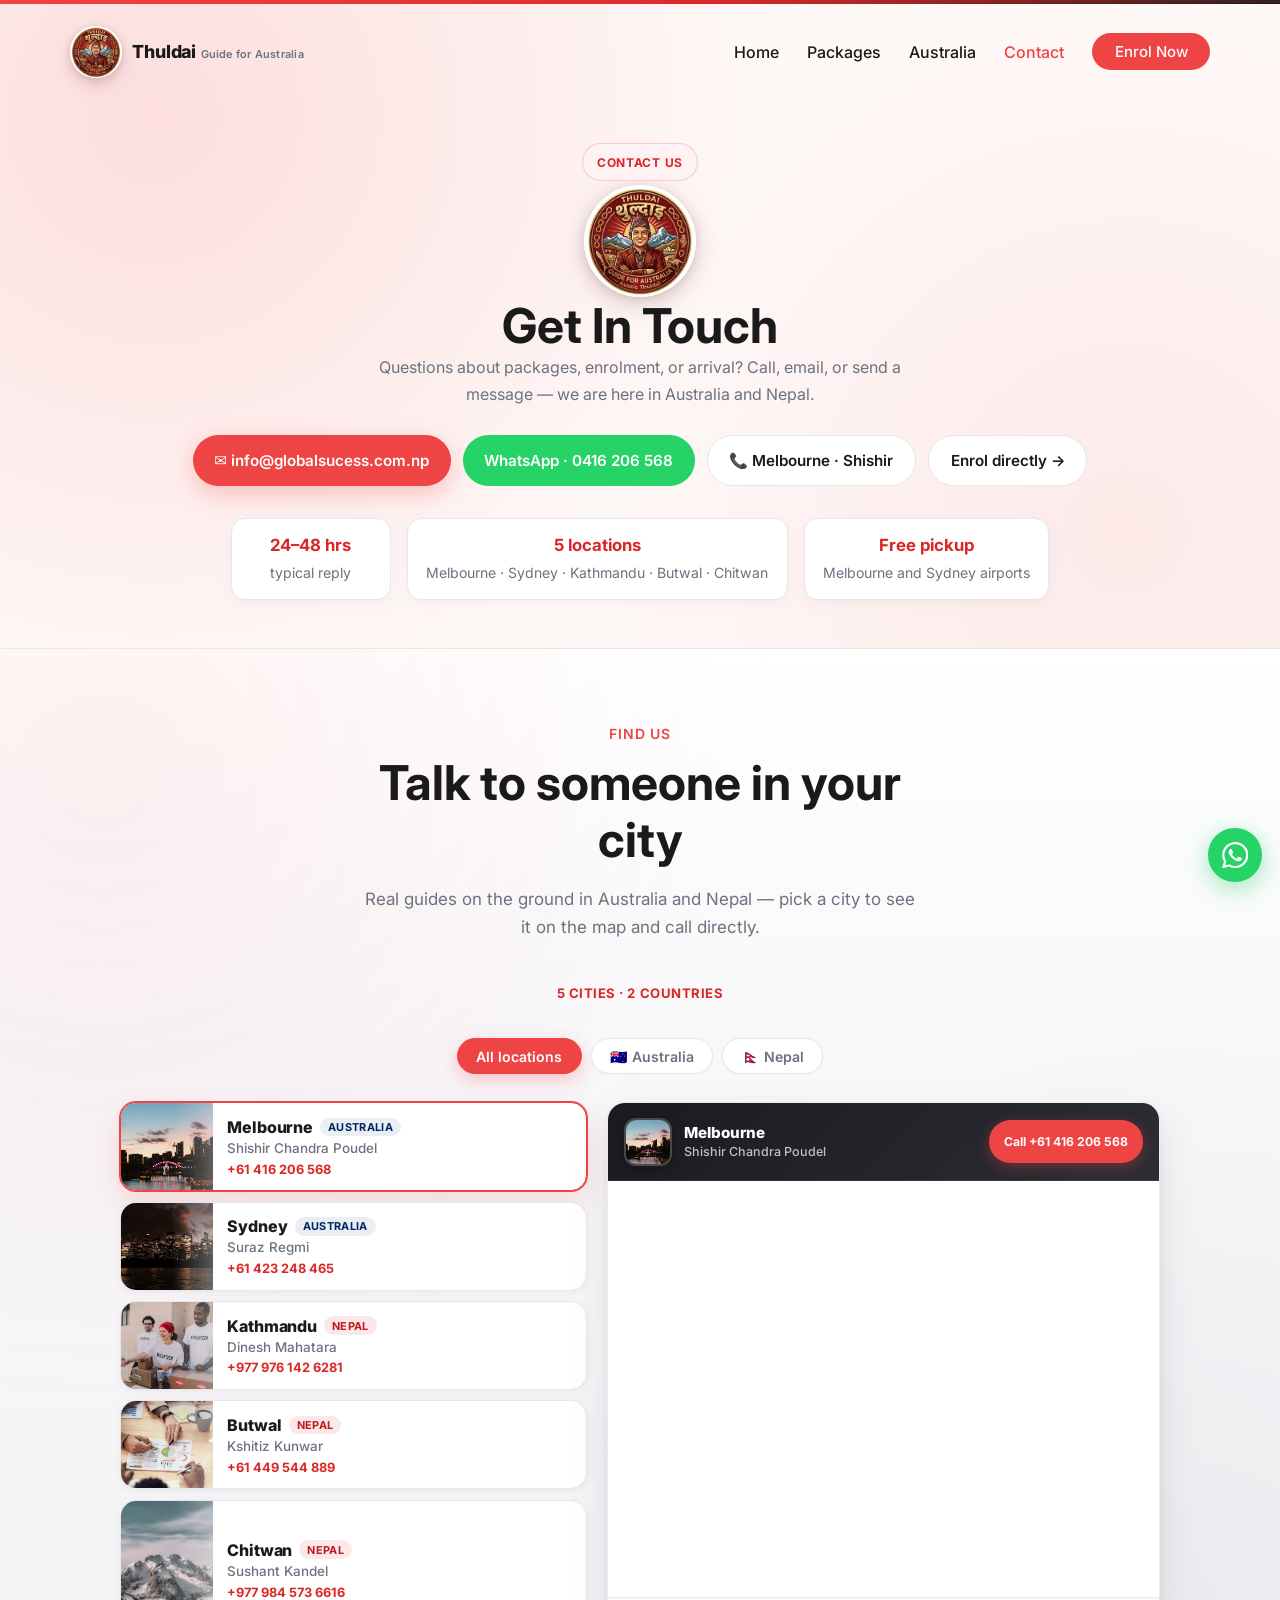
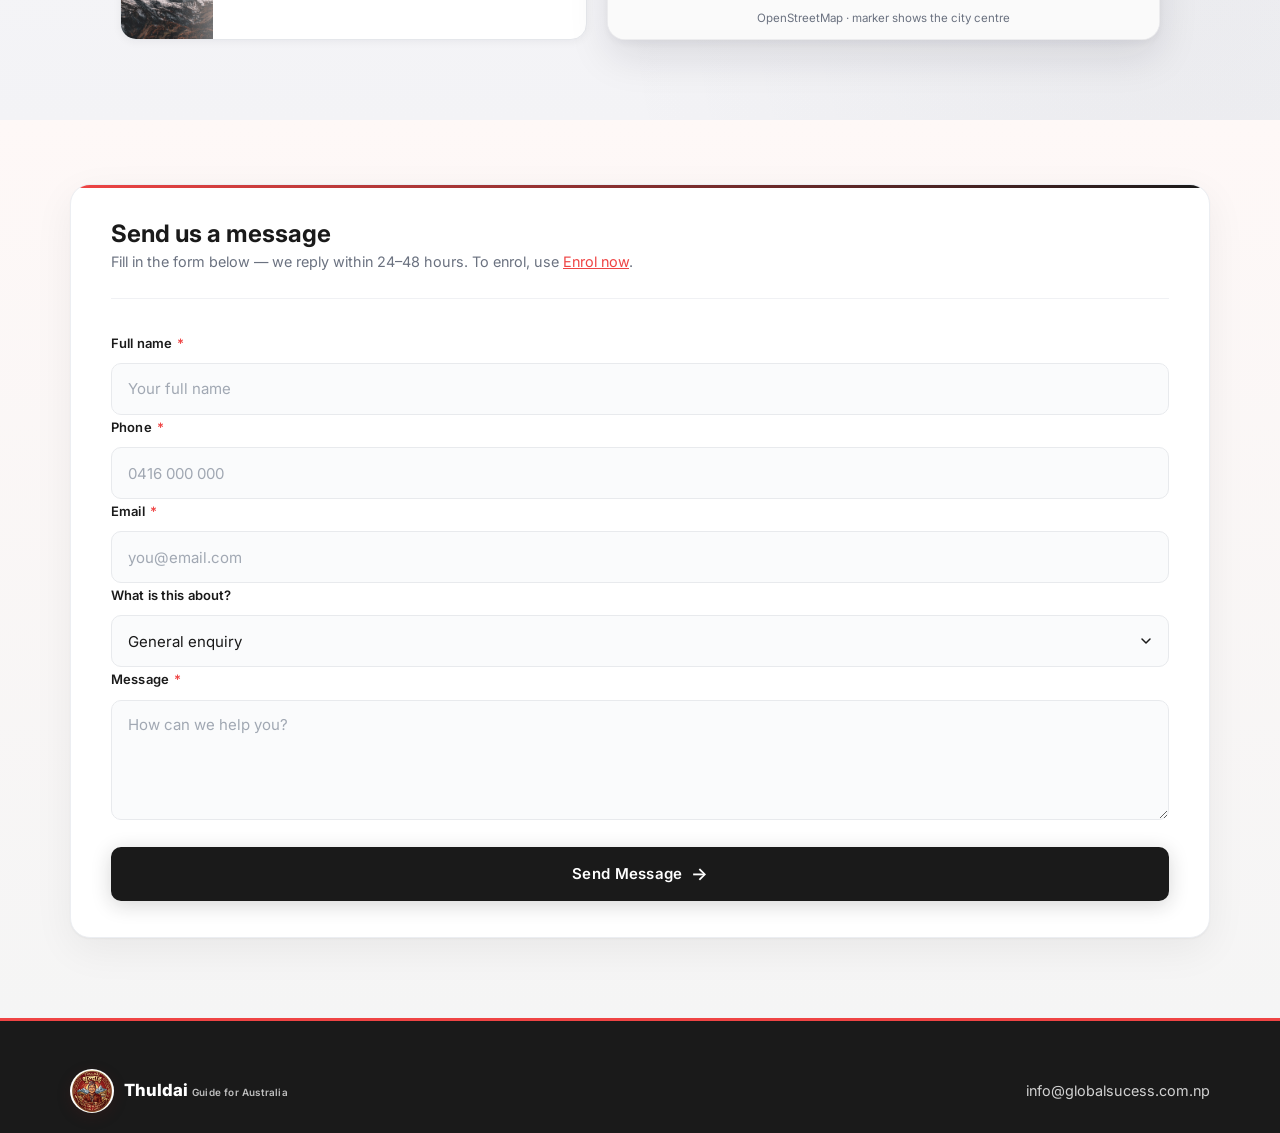
==== commit 980398db: "Update live site with Thuldai logo" ====
--- a/contact.html
+++ b/contact.html
@@ -3,13 +3,17 @@
 <head>
   <meta charset="UTF-8">
   <meta name="viewport" content="width=device-width, initial-scale=1.0">
-  <title>Contact and Find Us | Global Success</title>
-  <meta name="description" content="Contact Global Success in Melbourne, Sydney, Kathmandu, Butwal, or Chitwan. Phone, email, or send a message — we reply within 24–48 hours.">
+  <title>Contact and Find Us | Thuldai — Guide for Australia</title>
+  <meta name="description" content="Contact Thuldai in Melbourne, Sydney, Kathmandu, Butwal, or Chitwan. Phone, email, or send a message — we reply within 24–48 hours.">
+  <link rel="icon" type="image/png" href="assets/favicon.png?v=1">
+  <link rel="apple-touch-icon" href="assets/thuldai-logo.png?v=1">
   <link rel="stylesheet" href="css/style.css">
   <link rel="stylesheet" href="css/dingoos-theme.css">
   <link rel="stylesheet" href="css/js-services.css">
   <link rel="stylesheet" href="css/forms.css">
   <link rel="stylesheet" href="css/contact-page.css?v=20260825">
+  <link rel="stylesheet" href="css/mobile.css?v=20260827">
+  <link rel="stylesheet" href="css/whatsapp-float.css?v=20260830">
 </head>
 <body>
 
@@ -18,8 +22,8 @@
   <nav class="navbar dingoos-header" id="navbar">
     <div class="container nav-inner">
       <a href="index.html" class="logo">
-        <img src="assets/global-success-logo.svg?v=3" alt="">
-        <span class="logo-word"><strong>Global</strong> <em>Success</em></span>
+        <img src="assets/thuldai-logo.png?v=1" alt="Thuldai — Guide for Australia" width="52" height="52">
+        <span class="logo-word"><strong>Thuldai</strong> <em class="logo-tag">Guide for Australia</em></span>
       </a>
       <button class="menu-toggle" id="menuToggle" aria-label="Menu">☰</button>
       <ul class="nav-links" id="navLinks">
@@ -36,10 +40,12 @@
   <section class="contact-hero">
     <div class="container">
       <p class="section-label">Contact Us</p>
+      <img class="page-brand-logo" src="assets/thuldai-logo.png?v=1" alt="Thuldai — Guide for Australia" width="88" height="88">
       <h1>Get In Touch</h1>
       <p class="contact-hero-lead">Questions about packages, enrolment, or arrival? Call, email, or send a message — we are here in Australia and Nepal.</p>
       <div class="contact-hero-actions">
         <a href="mailto:info@globalsucess.com.np" class="contact-hero-btn contact-hero-btn--primary">✉️ info@globalsucess.com.np</a>
+        <a href="https://wa.me/61416206568?text=Hi%20Thuldai%2C%20I%20have%20a%20question." class="contact-hero-btn contact-hero-btn--whatsapp" target="_blank" rel="noopener noreferrer">WhatsApp · 0416 206 568</a>
         <a href="tel:+61416206568" class="contact-hero-btn contact-hero-btn--ghost">📞 Melbourne · Shishir</a>
         <a href="register.html" class="contact-hero-btn contact-hero-btn--ghost">Enrol directly →</a>
       </div>
@@ -151,7 +157,7 @@
             <div class="find-us-map-frame">
               <iframe
                 id="contactMap"
-                title="Global Success location map"
+                title="Thuldai location map"
                 src="https://www.openstreetmap.org/export/embed.html?bbox=144.85,-38.0,145.1,-37.7&amp;layer=mapnik&amp;marker=-37.8136%2C144.9631"
                 loading="lazy"></iframe>
             </div>
@@ -172,7 +178,7 @@
         </div>
         <div class="form-success" id="contactFormSuccess">
           <h3>Message sent!</h3>
-          <p>Thank you — a Global Success guide will reply within 24–48 hours.</p>
+          <p>Thank you — a Thuldai guide will reply within 24–48 hours.</p>
         </div>
         <form id="contactForm" class="sa-form contact-simple-form">
           <div class="form-group sa-field">
@@ -210,8 +216,8 @@
   <footer class="footer footer-minimal">
     <div class="container footer-minimal-inner">
       <a href="index.html" class="footer-logo">
-        <img src="assets/global-success-logo.svg?v=3" alt="" width="36" height="36">
-        <span class="logo-word"><strong>Global</strong> <em>Success</em></span>
+        <img src="assets/thuldai-logo.png?v=1" alt="Thuldai — Guide for Australia" width="44" height="44">
+        <span class="logo-word"><strong>Thuldai</strong> <em class="logo-tag">Guide for Australia</em></span>
       </a>
       <div class="footer-minimal-contact">
         <a href="mailto:info@globalsucess.com.np">info@globalsucess.com.np</a>
@@ -222,8 +228,11 @@
   <script src="js/text-sanitize.js?v=20260817"></script>
   <script src="js/custom-select.js?v=20260817"></script>
   <script src="js/form-handler.js?v=20260819"></script>
+  <script src="js/site-config.js?v=20260830"></script>
   <script src="js/contact-page.js?v=20260825"></script>
-  <script src="js/dingoos.js?v=20260817"></script>
+  <script src="js/whatsapp-float.js?v=20260830"></script>
+  <script src="js/mobile-ui.js?v=20260827"></script>
+  <script src="js/dingoos.js?v=20260827"></script>
   <script src="js/main.js?v=20260817"></script>
 </body>
 </html>
--- a/css/style.css
+++ b/css/style.css
@@ -51,13 +51,13 @@
 }
 .logo:hover { color: var(--sa-black); }
 .logo img {
-  width: 44px;
-  height: 44px;
-  object-fit: contain;
-  border-radius: 11px;
+  width: 52px;
+  height: 52px;
+  object-fit: cover;
+  border-radius: 50%;
   box-shadow:
-    0 2px 6px rgba(15, 23, 42, 0.12),
-    0 8px 18px rgba(239, 68, 68, 0.14);
+    0 2px 8px rgba(92, 26, 26, 0.18),
+    0 8px 20px rgba(92, 26, 26, 0.12);
   transition: transform var(--t-fast) var(--ease-dingoos), box-shadow var(--t-fast) var(--ease-dingoos);
 }
 .logo-word {
@@ -74,6 +74,14 @@
   font-style: normal;
   font-weight: 800;
   color: var(--sa-red);
+}
+.logo-word em.logo-tag {
+  font-size: 0.68rem;
+  font-weight: 600;
+  letter-spacing: 0.02em;
+  color: var(--sa-gray);
+  max-width: 9.5rem;
+  line-height: 1.15;
 }
 .logo:hover img {
   transform: translateY(-1px) scale(1.02);
@@ -251,7 +259,7 @@
 .perk-card h3 { font-family: var(--font-display); font-style: normal; color: var(--sa-black); font-size: 20px; }
 
 /* Packages */
-.packages-grid { display: grid; grid-template-columns: repeat(auto-fill, minmax(300px, 1fr)); gap: 1.5rem; }
+.packages-grid { display: grid; grid-template-columns: repeat(auto-fill, minmax(min(100%, 280px), 1fr)); gap: 1.5rem; }
 .package-card {
   background: var(--sa-white); overflow: hidden;
   border: 1px solid var(--sa-border); border-radius: var(--radius-lg);
@@ -545,11 +553,34 @@
   color: #FCA5A5;
 }
 .footer-logo img {
-  width: 40px;
-  height: 40px;
-  object-fit: contain;
-  border-radius: 10px;
-  box-shadow: 0 4px 14px rgba(239, 68, 68, 0.2);
+  width: 44px;
+  height: 44px;
+  object-fit: cover;
+  border-radius: 50%;
+  box-shadow: 0 4px 14px rgba(92, 26, 26, 0.22);
+}
+.footer-logo .logo-word em.logo-tag {
+  font-size: 0.62rem;
+  font-weight: 600;
+  color: rgba(255, 255, 255, 0.72);
+  max-width: 8.5rem;
+  line-height: 1.15;
+}
+
+.page-brand-logo,
+.hero-brand-logo {
+  display: block;
+  width: clamp(72px, 12vw, 112px);
+  height: clamp(72px, 12vw, 112px);
+  object-fit: cover;
+  border-radius: 50%;
+  margin: 0 auto 1rem;
+  box-shadow:
+    0 6px 24px rgba(92, 26, 26, 0.2),
+    0 2px 8px rgba(15, 23, 42, 0.1);
+}
+.hero-brand-logo {
+  margin: 0 0 0.85rem;
 }
 
 .footer-brand p {
@@ -735,13 +766,6 @@
 }
 
 @media (max-width: 768px) {
-  .nav-links {
-    display: none; position: absolute; top: 100%; left: 0; right: 0;
-    background: #fff; flex-direction: column; padding: 1rem 2rem;
-    box-shadow: var(--shadow);
-  }
-  .nav-links.open { display: flex; }
-  .menu-toggle { display: block; }
   .hero h1 { font-size: 40px; line-height: 50px; }
   .hero p { font-size: 18px; line-height: 28px; }
   .form-grid { grid-template-columns: 1fr; }
--- a/css/js-services.css
+++ b/css/js-services.css
@@ -106,7 +106,7 @@
 
 /* ── Package cards ── */
 .js-packages-grid {
-  display: grid; grid-template-columns: repeat(auto-fill, minmax(320px, 1fr)); gap: 1.75rem;
+  display: grid; grid-template-columns: repeat(auto-fill, minmax(min(100%, 280px), 1fr)); gap: 1.75rem;
 }
 .js-package-card {
   background: var(--js-white); border-radius: var(--js-radius); overflow: hidden;
@@ -142,7 +142,7 @@
 
 /* ── Add-on cards ── */
 .js-addons-grid {
-  display: grid; grid-template-columns: repeat(auto-fill, minmax(280px, 1fr)); gap: 1.5rem;
+  display: grid; grid-template-columns: repeat(auto-fill, minmax(min(100%, 260px), 1fr)); gap: 1.5rem;
 }
 .js-addon-card {
   background: var(--js-white); border-radius: var(--js-radius); padding: 1.75rem;
@@ -155,6 +155,29 @@
   width: 100%; height: 120px; object-fit: cover; border-radius: 8px;
   margin-bottom: 0.75rem; display: block;
 }
+.js-addon-card--select {
+  cursor: pointer;
+  width: 100%;
+  text-align: left;
+  font-family: inherit;
+  appearance: none;
+  transition: border-color 0.2s ease, box-shadow 0.2s ease, background 0.2s ease;
+}
+
+.js-addon-card--select.selected {
+  border-color: var(--sa-red);
+  background: var(--sa-red-soft);
+  box-shadow: 0 0 0 2px rgba(239, 68, 68, 0.12);
+}
+
+.packages-addons-visual .js-addons-grid {
+  margin-top: 1.5rem;
+}
+
+.packages-addons-visual .visual-banner {
+  margin-bottom: 0;
+}
+
 .js-addon-card p { font-size: 0.88rem; color: var(--js-gray-500); margin-bottom: 1rem; }
 .js-addon-tag { font-size: 0.75rem; color: var(--js-red); font-weight: 600; }
 
--- a/css/contact-page.css
+++ b/css/contact-page.css
@@ -649,10 +649,6 @@
 }
 
 @media (max-width: 900px) {
-  .find-us-layout {
-    grid-template-columns: 1fr;
-  }
-
   .contact-help-grid {
     grid-template-columns: 1fr;
   }
--- a/css/mobile.css
+++ b/css/mobile.css
@@ -0,0 +1,680 @@
+/* Hari Dai — responsive: laptop + tablet + mobile */
+
+/* ── Fluid foundation (all screens) ── */
+html {
+  overflow-x: clip;
+  scroll-padding-top: var(--header-h);
+  -webkit-text-size-adjust: 100%;
+}
+
+body {
+  overflow-x: clip;
+}
+
+body.menu-open {
+  overflow: hidden;
+  touch-action: none;
+}
+
+/* Nav backdrop (mobile drawer) */
+.nav-backdrop {
+  position: fixed;
+  inset: 0;
+  z-index: 998;
+  background: rgba(15, 23, 42, 0.35);
+  backdrop-filter: blur(4px);
+  -webkit-backdrop-filter: blur(4px);
+  opacity: 0;
+  transition: opacity 0.28s ease;
+  pointer-events: none;
+}
+
+.nav-backdrop.is-visible {
+  opacity: 1;
+  pointer-events: auto;
+}
+
+/* Touch: skip hover lifts */
+.is-touch .js-package-card:hover,
+.is-touch .aus-city-card:hover,
+.is-touch .loc-card:hover,
+.is-touch .hero-v2-goal:hover {
+  transform: none;
+}
+
+.is-touch .js-package-card:active,
+.is-touch .loc-card:active,
+.is-touch .hero-v2-goal:active {
+  transform: scale(0.98);
+  opacity: 0.92;
+}
+
+/* ── Tablet / small laptop (901–1100px) ── */
+@media (min-width: 901px) and (max-width: 1100px) {
+  .js-packages-grid {
+    grid-template-columns: repeat(2, 1fr);
+  }
+
+  .aus-cities-grid {
+    grid-template-columns: repeat(2, 1fr);
+  }
+
+  .aus-features-grid {
+    grid-template-columns: repeat(2, 1fr);
+  }
+
+  .hero-v2-grid {
+    gap: 1.75rem;
+  }
+}
+
+/* ── Mobile & tablet portrait (≤900px) ── */
+@media (max-width: 900px) {
+  :root {
+    --header-h: 68px;
+  }
+
+  .container {
+    width: min(1140px, 92%);
+  }
+
+  section,
+  .js-section {
+    padding: 2.75rem 0;
+  }
+
+  .section-title {
+    font-size: clamp(1.5rem, 5.5vw, 2rem);
+    margin-bottom: 0.65rem;
+  }
+
+  .section-sub,
+  .packages-intro {
+    font-size: 0.92rem;
+    line-height: 1.55;
+    margin-bottom: 1.5rem;
+  }
+
+  /* Header */
+  .nav-inner {
+    position: relative;
+    gap: 0.65rem;
+  }
+
+  .menu-toggle {
+    display: flex;
+    align-items: center;
+    justify-content: center;
+    width: 42px;
+    height: 42px;
+    border: 1px solid var(--sa-border);
+    border-radius: 11px;
+    background: #fff;
+    font-size: 1.25rem;
+    flex-shrink: 0;
+    transition: background 0.2s ease, border-color 0.2s ease;
+  }
+
+  .menu-toggle.open {
+    background: var(--sa-red);
+    border-color: var(--sa-red);
+    color: #fff;
+  }
+
+  .nav-links {
+    display: flex;
+    position: fixed;
+    top: 0;
+    right: 0;
+    bottom: 0;
+    left: auto;
+    width: min(300px, 86vw);
+    z-index: 999;
+    flex-direction: column;
+    align-items: stretch;
+    gap: 0.25rem;
+    padding: calc(var(--header-h) + 0.75rem) 1rem 1.5rem;
+    background: #fff;
+    border-left: 1px solid var(--sa-border);
+    box-shadow: -12px 0 40px rgba(15, 23, 42, 0.12);
+    transform: translateX(105%);
+    transition: transform 0.32s cubic-bezier(0.22, 1, 0.36, 1);
+    pointer-events: none;
+  }
+
+  .nav-links.open {
+    transform: translateX(0);
+    pointer-events: auto;
+  }
+
+  .nav-links li {
+    width: 100%;
+  }
+
+  .nav-links a {
+    display: block;
+    padding: 0.8rem 0.85rem;
+    border-radius: 10px;
+    font-size: 15px;
+    font-weight: 600;
+  }
+
+  .nav-links a:hover,
+  .nav-links a.active {
+    background: var(--sa-red-soft);
+    color: var(--sa-red);
+  }
+
+  .nav-links .nav-cta {
+    margin-top: 0.5rem;
+    text-align: center;
+    padding: 0.85rem 1rem !important;
+  }
+
+  .logo {
+    font-size: 0.98rem;
+    min-width: 0;
+  }
+
+  .logo img {
+    width: 40px;
+    height: 40px;
+    box-shadow: none;
+  }
+
+  .logo-word em.logo-tag {
+    display: none;
+  }
+
+  .hero-v2-brand-row .hero-brand-logo {
+    width: 56px;
+    height: 56px;
+  }
+
+  /* Home hero — compact & minimal */
+  .hero-v2 {
+    min-height: auto;
+    padding: calc(var(--header-h) + 0.75rem) 0 2rem;
+  }
+
+  .hero-v2-grid {
+    grid-template-columns: 1fr;
+    gap: 1.25rem;
+  }
+
+  .hero-v2-stage {
+    order: -1;
+  }
+
+  .hero-v2-frame {
+    aspect-ratio: 16 / 10;
+    max-height: 240px;
+    border-radius: 16px;
+  }
+
+  .hero-v2-eyebrow {
+    font-size: 11px;
+    padding: 0.3rem 0.75rem;
+    margin-bottom: 0.85rem;
+  }
+
+  .hero-v2-title {
+    font-size: clamp(1.65rem, 7vw, 2.1rem);
+    line-height: 1.1;
+    margin-bottom: 0.85rem;
+  }
+
+  .hero-v2-lead {
+    font-size: 0.9rem;
+    margin-bottom: 1rem;
+  }
+
+  .hero-v2-cta-row {
+    flex-direction: row;
+    flex-wrap: wrap;
+    gap: 0.55rem;
+    margin-bottom: 1rem;
+  }
+
+  .hero-v2-btn {
+    flex: 1 1 calc(50% - 0.3rem);
+    min-width: 0;
+    padding: 0.75rem 0.85rem;
+    font-size: 13px;
+  }
+
+  .hero-v2-stats {
+    flex-wrap: wrap;
+    gap: 0.5rem 1rem;
+    padding: 0;
+    margin: 0;
+  }
+
+  .hero-v2-stats li {
+    font-size: 12px;
+    padding: 0;
+    background: none;
+    border: none;
+  }
+
+  .hero-v2-scroll-hint,
+  .hero-v2-float {
+    display: none;
+  }
+
+  /* Goal chips — horizontal scroll */
+  .hero-v2-goals {
+    margin-top: 0.85rem;
+  }
+
+  .hero-v2-goals-label {
+    font-size: 11px;
+    margin-bottom: 0.5rem;
+  }
+
+  .hero-v2-goal-grid {
+    display: flex;
+    gap: 0.5rem;
+    overflow-x: auto;
+    scroll-snap-type: x mandatory;
+    -webkit-overflow-scrolling: touch;
+    scrollbar-width: none;
+    padding-bottom: 4px;
+  }
+
+  .hero-v2-goal-grid::-webkit-scrollbar {
+    display: none;
+  }
+
+  .hero-v2-goal {
+    flex: 0 0 auto;
+    scroll-snap-align: start;
+    flex-direction: row;
+    gap: 0.4rem;
+    padding: 0.55rem 0.85rem;
+    font-size: 12px;
+    border-radius: 999px;
+    min-width: max-content;
+  }
+
+  .hero-v2-goal-icon {
+    font-size: 1rem;
+  }
+
+  .hero-v2-goal--guide {
+    background: var(--sa-black);
+  }
+
+  /* Packages */
+  .home-packages-flow {
+    padding-top: 1.5rem;
+    padding-bottom: 2.5rem;
+  }
+
+  .home-toggle-tabs {
+    max-width: 100%;
+    padding: 0.4rem;
+    gap: 0.5rem;
+  }
+
+  .home-toggle-tabs button {
+    font-size: 0.88rem;
+    padding: 0.45rem 0.65rem;
+  }
+
+  .js-packages-grid,
+  .packages-grid,
+  .js-addons-grid,
+  .steps-grid,
+  .journey-help-grid,
+  .card-grid {
+    grid-template-columns: 1fr;
+    gap: 1rem;
+  }
+
+  .js-package-card {
+    border-radius: 14px;
+    box-shadow: none;
+    border: 1px solid var(--sa-border);
+  }
+
+  .js-package-card:hover {
+    box-shadow: none;
+    transform: none;
+  }
+
+  .js-package-visual {
+    height: 150px;
+  }
+
+  .js-package-body {
+    padding: 1rem 1.1rem;
+  }
+
+  .js-package-name {
+    font-size: 1.05rem;
+  }
+
+  .home-help-panel {
+    margin-top: 2rem;
+    padding: 1.25rem;
+    border-radius: 14px;
+  }
+
+  .home-phase-tabs {
+    max-width: 100%;
+  }
+
+  .journey-help-panel h3 {
+    font-size: 1.05rem;
+  }
+
+  /* Marquee — slimmer */
+  .dingoos-marquee,
+  .marquee-wrap {
+    padding: 0.5rem 0;
+  }
+
+  .dingoos-marquee-track span {
+    font-size: 12px;
+    padding: 0 1rem;
+  }
+
+  /* Contact */
+  .contact-hero {
+    padding: calc(var(--header-h) + 1rem) 0 1.75rem;
+  }
+
+  .contact-hero h1 {
+    font-size: clamp(1.55rem, 6vw, 2rem);
+  }
+
+  .contact-hero-lead {
+    font-size: 0.9rem;
+    margin-bottom: 1rem;
+  }
+
+  .contact-hero-actions {
+    flex-direction: column;
+    gap: 0.5rem;
+    margin-bottom: 1.25rem;
+  }
+
+  .contact-hero-btn {
+    width: 100%;
+    justify-content: center;
+    font-size: 0.85rem;
+    padding: 0.75rem 1rem;
+  }
+
+  .contact-hero-stats {
+    flex-direction: row;
+    flex-wrap: wrap;
+    justify-content: center;
+    gap: 0.5rem;
+  }
+
+  .contact-hero-stats li {
+    flex: 1 1 calc(50% - 0.5rem);
+    min-width: 0;
+    padding: 0.75rem;
+    font-size: 0.82rem;
+  }
+
+  /* Find us — minimal flat */
+  .find-us-section {
+    padding: 2.75rem 0;
+    background: #fff;
+  }
+
+  .find-us-section::before {
+    display: none;
+  }
+
+  .find-us-head {
+    margin-bottom: 1.25rem;
+  }
+
+  .find-us-sub {
+    font-size: 0.88rem;
+  }
+
+  .location-tabs {
+    justify-content: flex-start;
+    flex-wrap: nowrap;
+    overflow-x: auto;
+    scroll-snap-type: x mandatory;
+    -webkit-overflow-scrolling: touch;
+    scrollbar-width: none;
+    padding-bottom: 4px;
+    margin-bottom: 1rem;
+  }
+
+  .location-tabs::-webkit-scrollbar {
+    display: none;
+  }
+
+  .location-tabs button {
+    flex: 0 0 auto;
+    scroll-snap-align: start;
+    padding: 0.45rem 0.9rem;
+    font-size: 0.78rem;
+    box-shadow: none;
+  }
+
+  .find-us-layout {
+    flex-direction: column;
+    gap: 0.85rem;
+  }
+
+  .find-us-map-panel {
+    order: -1;
+    flex: none;
+  }
+
+  .find-us-map-wrap {
+    min-height: 220px;
+    box-shadow: none;
+    border: 1px solid var(--sa-border);
+    border-radius: 14px;
+  }
+
+  .find-us-map-frame {
+    min-height: 160px;
+  }
+
+  .map-bar {
+    flex-direction: row;
+    flex-wrap: wrap;
+    padding: 0.65rem 0.75rem;
+    gap: 0.5rem;
+  }
+
+  .map-bar-call {
+    flex: 1 1 100%;
+    text-align: center;
+    font-size: 0.8rem;
+    white-space: normal;
+  }
+
+  .loc-card {
+    box-shadow: none;
+    border-radius: 12px;
+  }
+
+  .loc-card:hover {
+    transform: none;
+    box-shadow: none;
+  }
+
+  .loc-card-photo {
+    width: 68px;
+  }
+
+  .loc-card-body {
+    padding: 0.7rem 0.85rem 0.7rem 0.75rem;
+  }
+
+  .contact-form-section {
+    padding: 2.75rem 0;
+  }
+
+  /* Australia */
+  .aus-hero {
+    min-height: auto;
+    padding: calc(var(--header-h) + 1rem) 0 2rem;
+  }
+
+  .aus-hero-title {
+    font-size: clamp(1.55rem, 6vw, 2.1rem);
+  }
+
+  .aus-hero-lead {
+    font-size: 0.9rem;
+  }
+
+  .aus-hero-actions {
+    flex-direction: row;
+    flex-wrap: wrap;
+    gap: 0.5rem;
+  }
+
+  .aus-hero-btn {
+    flex: 1 1 calc(50% - 0.25rem);
+    font-size: 0.85rem;
+    padding: 0.75rem 0.85rem;
+  }
+
+  .aus-features-grid,
+  .aus-cities-grid,
+  .aus-facts-grid,
+  .aus-guides .aus-team-grid,
+  .aus-team-grid {
+    grid-template-columns: 1fr;
+    gap: 0.85rem;
+  }
+
+  .aus-topics,
+  .aus-features,
+  .aus-cities,
+  .aus-guides,
+  .aus-facts {
+    padding: 2.75rem 0;
+  }
+
+  .aus-section-head {
+    margin-bottom: 1.5rem;
+  }
+
+  .aus-city-card,
+  .aus-team-card,
+  .aus-fact-card {
+    box-shadow: none;
+  }
+
+  .aus-page-cta-inner {
+    padding: 1.75rem 1.15rem;
+  }
+
+  .aus-page-cta-actions {
+    flex-direction: row;
+    flex-wrap: wrap;
+    gap: 0.5rem;
+  }
+
+  .aus-page-cta-actions .aus-hero-btn {
+    flex: 1 1 calc(50% - 0.25rem);
+  }
+
+  /* Register */
+  .aus-enquiry-layout {
+    grid-template-columns: 1fr;
+    gap: 1rem;
+  }
+
+  .aus-enquiry-summary {
+    position: static;
+    order: -1;
+  }
+
+  .aus-package-grid {
+    grid-template-columns: 1fr;
+  }
+
+  .package-picker-grid,
+  .package-picker-grid--addons {
+    grid-template-columns: repeat(2, 1fr);
+    gap: 0.5rem;
+  }
+
+  .form-grid,
+  .js-form-row {
+    grid-template-columns: 1fr;
+  }
+
+  .js-register-header {
+    padding: calc(var(--header-h) + 1rem) 0 1.25rem;
+  }
+
+  /* Footer */
+  .footer-minimal-inner {
+    flex-direction: column;
+    align-items: center;
+    text-align: center;
+    gap: 0.65rem;
+    padding: 1.5rem 0;
+  }
+}
+
+/* ── Small phones (≤480px) ── */
+@media (max-width: 480px) {
+  .hero-v2-cta-row {
+    flex-direction: column;
+  }
+
+  .hero-v2-btn {
+    flex: none;
+    width: 100%;
+  }
+
+  .aus-hero-actions,
+  .aus-page-cta-actions {
+    flex-direction: column;
+  }
+
+  .aus-hero-btn,
+  .aus-page-cta-actions .aus-hero-btn {
+    flex: none;
+    width: 100%;
+  }
+
+  .contact-hero-stats li {
+    flex: 1 1 100%;
+  }
+
+  .package-picker-grid,
+  .package-picker-grid--addons,
+  .aus-goal-grid {
+    grid-template-columns: 1fr;
+  }
+
+  .logo-word em {
+    display: none;
+  }
+
+  .logo-word strong {
+    font-weight: 700;
+  }
+}
+
+/* ── Large screens — preserve desktop richness ── */
+@media (min-width: 901px) {
+  .nav-backdrop {
+    display: none !important;
+  }
+
+  .nav-links {
+    transform: none !important;
+    pointer-events: auto !important;
+  }
+}
--- a/css/whatsapp-float.css
+++ b/css/whatsapp-float.css
@@ -0,0 +1,85 @@
+/* Floating WhatsApp connect button */
+
+.whatsapp-float {
+  position: fixed;
+  right: 1.15rem;
+  bottom: 1.15rem;
+  z-index: 950;
+  display: inline-flex;
+  align-items: center;
+  justify-content: center;
+  width: 3.35rem;
+  height: 3.35rem;
+  border-radius: 50%;
+  background: #25d366;
+  color: #fff;
+  box-shadow: 0 6px 24px rgba(37, 211, 102, 0.45);
+  text-decoration: none;
+  transition: transform 0.2s ease, box-shadow 0.2s ease, background 0.2s ease;
+}
+
+.whatsapp-float:hover {
+  background: #1ebe5d;
+  color: #fff;
+  transform: scale(1.06);
+  box-shadow: 0 10px 28px rgba(37, 211, 102, 0.5);
+}
+
+.whatsapp-float svg {
+  width: 1.65rem;
+  height: 1.65rem;
+  fill: currentColor;
+}
+
+.whatsapp-float-label {
+  position: absolute;
+  right: calc(100% + 0.65rem);
+  white-space: nowrap;
+  padding: 0.45rem 0.75rem;
+  border-radius: 999px;
+  background: #fff;
+  color: #065f46;
+  font-size: 0.78rem;
+  font-weight: 600;
+  box-shadow: 0 4px 16px rgba(15, 23, 42, 0.12);
+  opacity: 0;
+  transform: translateX(8px);
+  pointer-events: none;
+  transition: opacity 0.2s ease, transform 0.2s ease;
+}
+
+.whatsapp-float:hover .whatsapp-float-label,
+.whatsapp-float:focus-visible .whatsapp-float-label {
+  opacity: 1;
+  transform: translateX(0);
+}
+
+.contact-hero-btn--whatsapp {
+  background: #25d366;
+  color: #fff !important;
+  border-color: #25d366;
+}
+
+.contact-hero-btn--whatsapp:hover {
+  background: #1ebe5d;
+  border-color: #1ebe5d;
+  color: #fff !important;
+}
+
+@media (max-width: 900px) {
+  .whatsapp-float {
+    right: 0.85rem;
+    bottom: 0.85rem;
+    width: 3rem;
+    height: 3rem;
+  }
+
+  .whatsapp-float svg {
+    width: 1.5rem;
+    height: 1.5rem;
+  }
+
+  .whatsapp-float-label {
+    display: none;
+  }
+}
